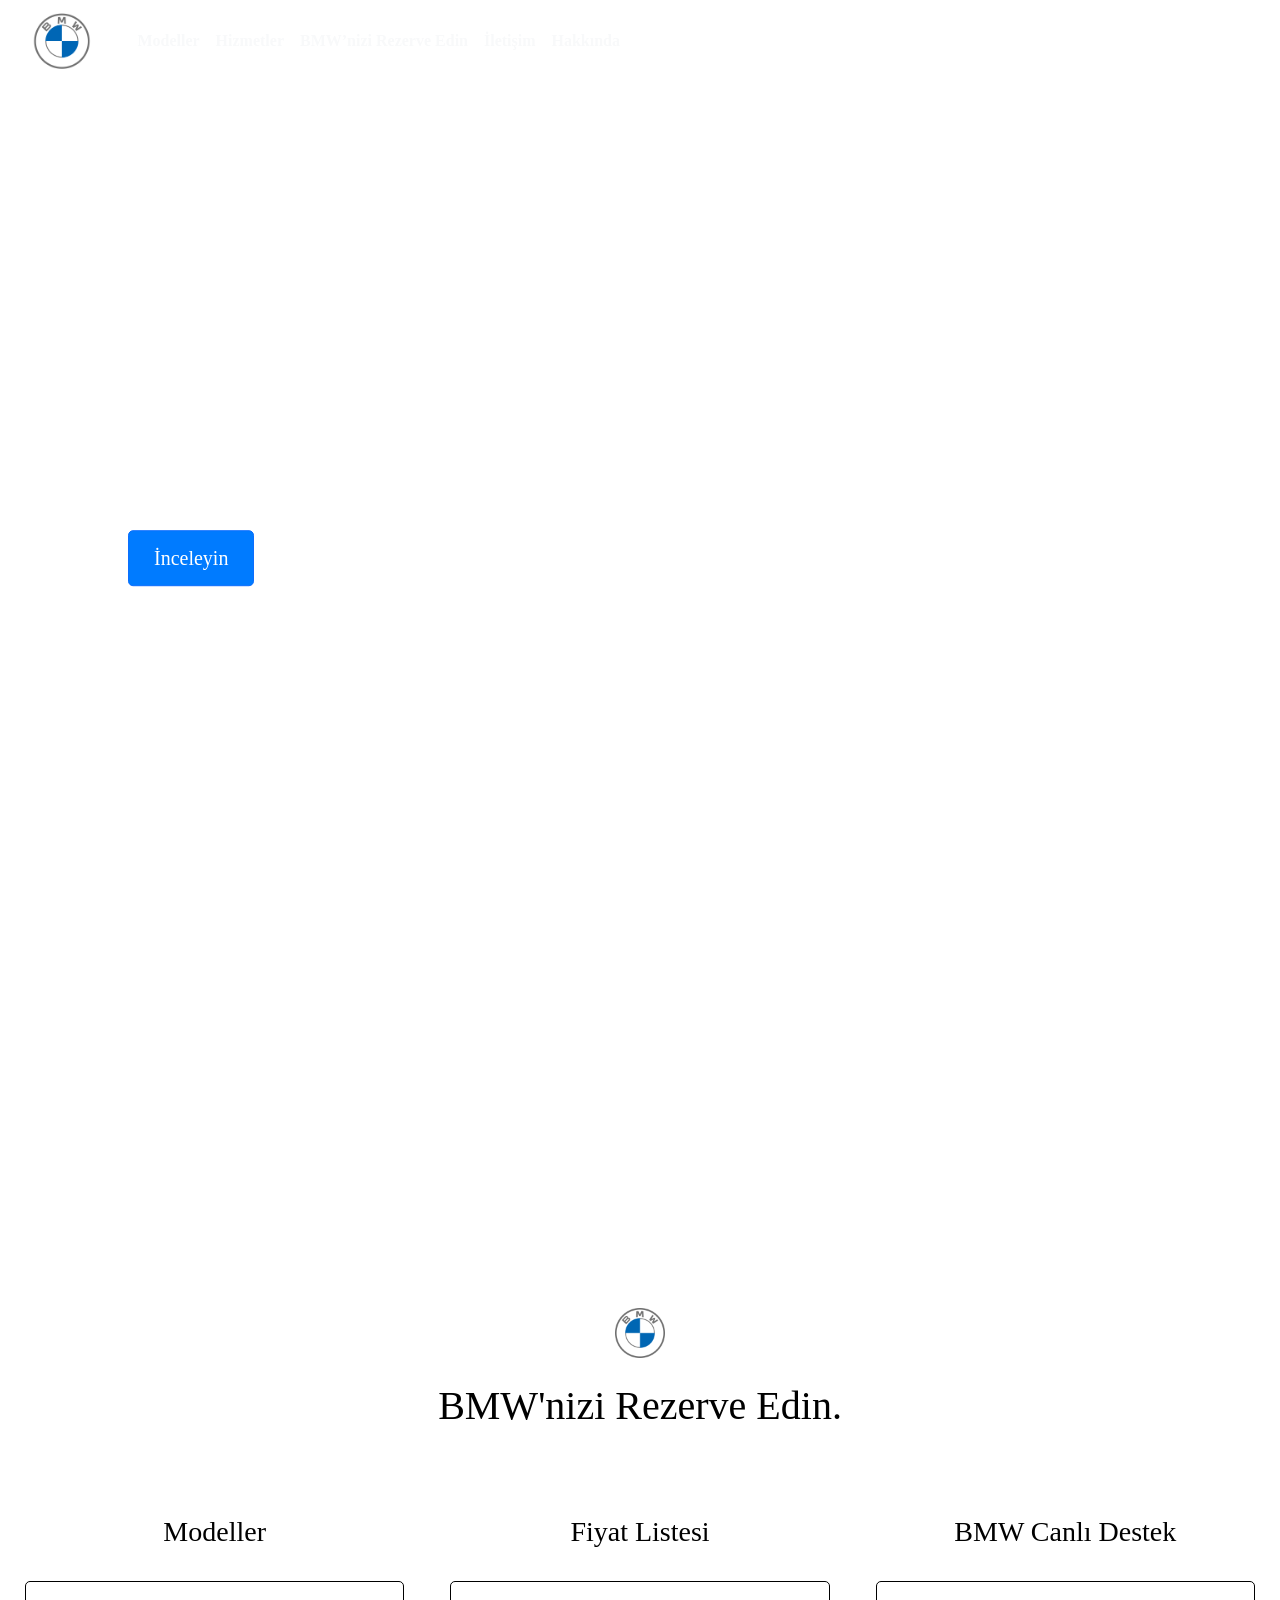
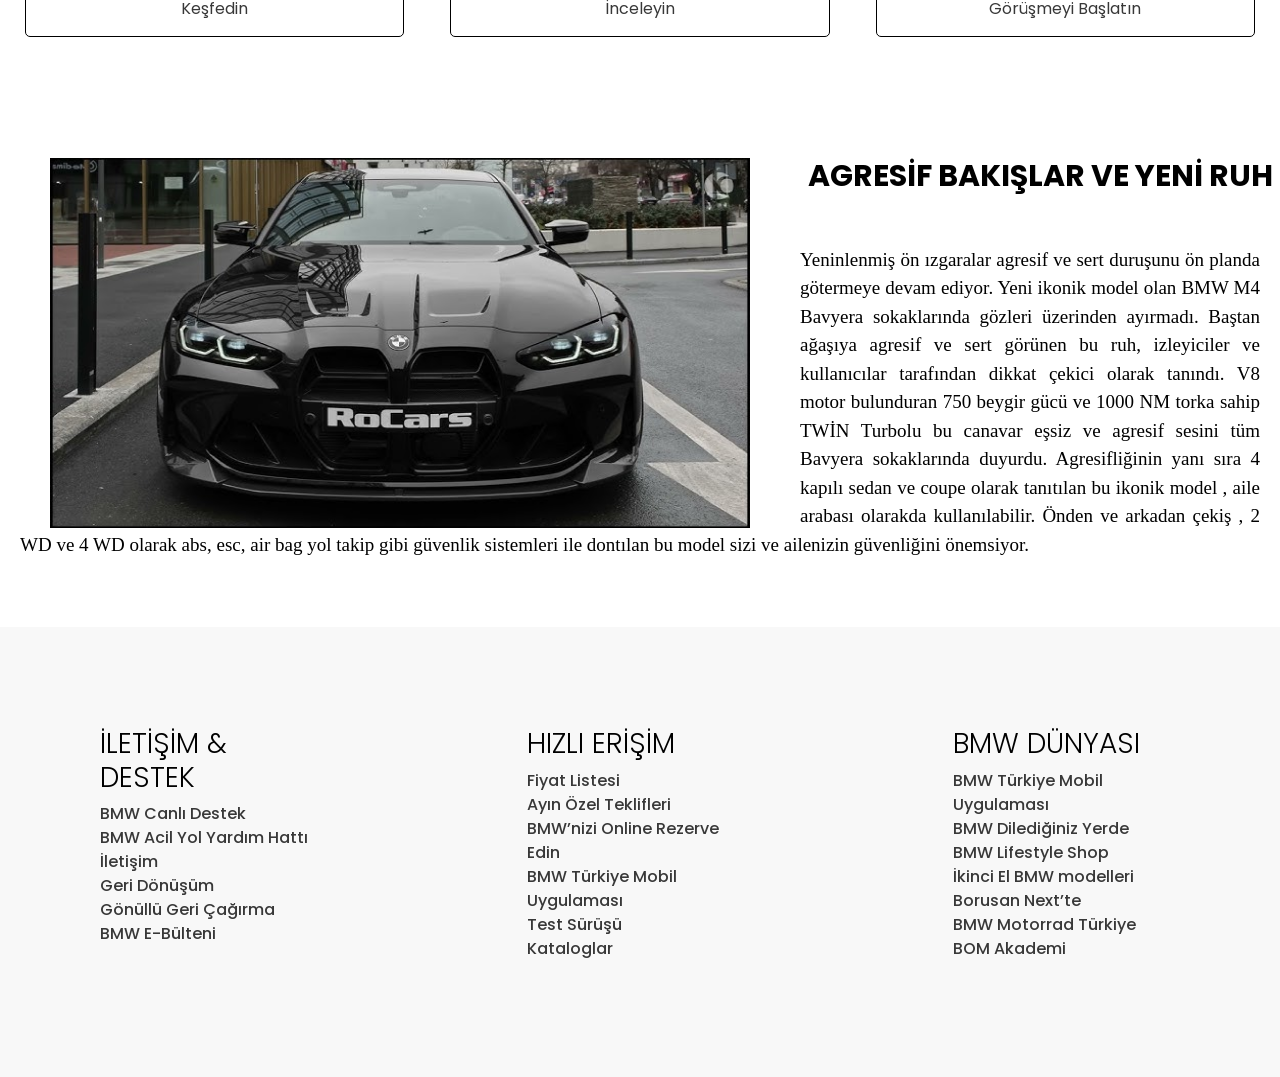
==== index.html @ b348da03 "a a" ====
<!DOCTYPE html>
<html lang="en">

<head>
  <meta charset="UTF-8" />
  <meta name="viewport" content="width=device-width, initial-scale=1.0" />
  <title>BMW Türkiye Resmi Web Sitesi</title>
  <link rel="icon" href="images/BMW Logo.png" type="image/x - icon" />
  <link href="https://cdn.jsdelivr.net/npm/bootstrap@5.0.2/dist/css/bootstrap.min.css" rel="stylesheet"
    integrity="sha384-EVSTQN3/azprG1Anm3QDgpJLIm9Nao0Yz1ztcQTwFspd3yD65VohhpuuCOmLASjC" crossorigin="anonymous" />
  <link rel="stylesheet" href="style.css" />
  <style>
    body {
      font-family: Verdana;
    }
  </style>
</head>

<body>
  <div class="video-container">
    <video autoplay loop muted class="background-video">
      <source src="../videolar/BMW-M-POWERR.mp4" alt="BMW video">
    </video>
  </div>

  <nav class="navbar navbar-expand-lg navbar-dark">
    <div class="container">
      <a class="navbar-brand" href="index.html"><img width="100" src="images/website-navbaar-logo.png" alt=""></a>
      <button class="navbar-toggler" type="button" data-bs-toggle="collapse" data-bs-target="#navbarNav"
        aria-controls="navbarNav" aria-expanded="false" aria-label="Toggle navigation">
        <span class="navbar-toggler-icon"></span>
      </button>
      <div class="collapse navbar-collapse" id="navbarNav">
        <ul class="navbar-nav ms-auto">
          <li class="nav-item"><a class="nav-link text-light" href="pages/modeller.html"><b>Modeller</b></a></li>
          <li class="nav-item"><a class="nav-link text-light" href="pages/hizmetler.html"><b>Hizmetler</b></a></li>
          <li class="nav-item"><a class="nav-link text-light" href="#"><b>BMW’nizi Rezerve Edin</b></a></li>
          <li class="nav-item"><a class="nav-link text-light" href="pages/iletisim.html"><b>İletişim</b></a></li>
          <li class="nav-item"><a class="nav-link text-light" href="pages/Hakkında.html"><b>Hakkında</b></a></li>
        </ul>
      </div>
    </div>
  </nav>


  <div class="ontop-video-content">
    <h1 class="video-h1"><b>BMW RUHU : ASALETİN ADI</b></h1>
    <p><i>BMW modellerine özel yıl sonu fırsatları.</i></p>
    <a href="pages/kampanya.html" class="btn btn-primary btn-lg">İnceleyin</a>
  </div>


  <div class="text-center mb-4 mt-5">
    <img class="listelogosu" src="images/BMW Logo.png" alt="BMW Logo">
  </div>
  <h1 class="text-center">BMW'nizi Rezerve Edin.</h1>
  <div class="cont-rezerve-container d-flex flex-wrap gap-3 justify-content-center">
    <div class="cont-rezerve">
      <h3 class="text-center">Modeller</h3>
      <br>
      <button class="cont-rezerve-button">Keşfedin</button>
    </div>
    <div class="cont-rezerve">
      
      <h3 class="text-center">Fiyat Listesi</h3>
      <br>
      <a href="pages/fiyat-listesi.html" button class="cont-rezerve-button">İnceleyin</a>
    </div>
    <div class="cont-rezerve">
      <h3 class="text-center">BMW Canlı Destek</h3>
      <br>
      <a href="pages/iletisim.html" class="cont-rezerve-button">Görüşmeyi Başlatın</a>
    </div>
  </div>

  <div class="container mt-5">
    <div class="row">

    </div>
  </div>

  <div>

  </div>
  <br>
  <br>

  <div>
    <img class="furkan" src="images/m3.jpg">
    <h2 class="baslik">AGRESİF BAKIŞLAR VE YENİ RUH </h2>
    <br>
    <p class="paragraf" style="text-align: justify; padding: 20px;">Yeninlenmiş ön ızgaralar agresif ve sert duruşunu ön
      planda götermeye
      devam ediyor. Yeni ikonik model olan BMW M4 Bavyera sokaklarında gözleri üzerinden
      ayırmadı. Baştan ağaşıya agresif ve sert görünen bu ruh, izleyiciler ve
      kullanıcılar tarafından dikkat çekici olarak tanındı. V8 motor bulunduran
      750 beygir gücü ve 1000 NM torka sahip TWİN Turbolu bu canavar eşsiz ve
      agresif sesini tüm Bavyera sokaklarında duyurdu. Agresifliğinin yanı
      sıra 4 kapılı sedan ve coupe olarak tanıtılan bu ikonik model , aile arabası
      olarakda kullanılabilir. Önden ve arkadan çekiş , 2 WD ve 4 WD olarak abs, esc, air bag
      yol takip gibi güvenlik sistemleri ile dontılan bu model sizi ve ailenizin güvenliğini
      önemsiyor.</p>
  </div>


  <script src="https://cdn.jsdelivr.net/npm/bootstrap@5.3.3/dist/js/bootstrap.bundle.min.js"></script>
</body>

<footer>
  <div class="footer-holder mt-5">
    <div class="footer-divs">
      <h3 class="footer-h3">İLETİŞİM & DESTEK</h3>
      <div>
        <a class="footer-links" href="pages/iletisim.html">BMW Canlı Destek</a>
        <br>
        <a class="footer-links" href="">BMW Acil Yol Yardım Hattı</a>
        <br>
        <a class="footer-links" href="pages/iletisim.html">İletişim</a>
        <br>
        <a class="footer-links" href="">Geri Dönüşüm</a>
        <br>
        <a class="footer-links" href="pages/geri-cagirma.html">Gönüllü Geri Çağırma</a>
        <br>
        <a class="footer-links" href="">BMW E-Bülteni</a>
      </div>
    </div>
    <div class="footer-divs">
      <h3 class="footer-h3">HIZLI ERİŞİM</h3>
      <a class="footer-links" href="pages/fiyat-listesi.html">Fiyat Listesi</a>
      <br>
      <a class="footer-links" href="">Ayın Özel Teklifleri</a>
      <br>
      <a class="footer-links" href="">BMW’nizi Online Rezerve Edin</a>
      <br>
      <a class="footer-links" href="">BMW Türkiye Mobil Uygulaması</a>
      <br>
      <a class="footer-links" href="">Test Sürüşü</a>
      <br>
      <a class="footer-links" href="">Kataloglar</a>
    </div>
    <div class="footer-divs">
      <h3 class="footer-h3">BMW DÜNYASI</h3>
      <a class="footer-links" href="">BMW Türkiye Mobil Uygulaması</a>
      <br>
      <a class="footer-links" href="">BMW Dilediğiniz Yerde</a>
      <br>
      <a class="footer-links" href="">BMW Lifestyle Shop</a>
      <br>
      <a class="footer-links" href="">İkinci El BMW modelleri Borusan Next’te</a>
      <br>
      <a class="footer-links" href="">BMW Motorrad Türkiye</a>
      <br>
      <a class="footer-links" href="">BOM Akademi</a>
    </div>
  </div>
</footer>

</html>
---- style.css ----
@import url('https://fonts.googleapis.com/css2?family=Poppins:ital,wght@0,100;0,200;0,300;0,400;0,500;0,600;0,700;0,800;0,900;1,100;1,200;1,300;1,400;1,500;1,600;1,700;1,800;1,900&display=swap');
@import url('https://fonts.googleapis.com/css2?family=Oswald:wght@200..700&family=Poppins:ital,wght@0,100;0,200;0,300;0,400;0,500;0,600;0,700;0,800;0,900;1,100;1,200;1,300;1,400;1,500;1,600;1,700;1,800;1,900&display=swap');

body {
    background-color: white;
    color: black;

}

/* INDEX */ /* INDEX */ /* INDEX */ /* INDEX */ /* INDEX */ /* INDEX */ /* INDEX */ /* INDEX */ /* INDEX */ /* INDEX */ /* INDEX */ /* INDEX */ 

.video-container {
    width: 100%;
    height: 140vh; /* Video ekranı tam kapsar */
    overflow: hidden;
    position: relative;
}

.background-video {
    position: absolute;
    top: 0;
    left: 0;
    width: 100%;
    height: 100%;
    object-fit: cover; /* Video ekranı tamamen doldurur */
}


.ontop-video-content {
    position: absolute;
    top: 50%; /* Y ekseninde ortalamak */
    left: 10%; /* Sol tarafa hizalamak */
    transform: translateY(-50%); /* Dikey ortalamak */
    z-index: 5; /* Navbar ve video arasında görünmesini sağlar */
    text-align: left; /* Yazıyı sola hizala */
    color: white;
    max-width: 600px; /* Yazının genişliği belirli bir değere sınırlı */
}

.video-h1{
    font-family: "Oswald", sans-serif;
}

.ontop-video-content h1 {
    font-size: 4rem; /* Başlık boyutunu daha büyük yap */
    margin-bottom: 10px; /* Başlık ile paragraf arasına boşluk bırak */
}

.ontop-video-content p {
    font-size: 1.25rem; /* Paragraf boyutunu ayarlama */
    margin-bottom: 20px; /* Paragraf ile buton arasında boşluk */
    line-height: 1.6; /* Satır yüksekliği ile okunabilirliği artırma */
}

.ontop-video-content .btn {
    background-color: #007bff;
    color: white;
    font-size: 1.25rem;
    padding: 12px 25px; /* Butonun padding değerini arttırdık */
    border-radius: 5px;
}

/* NAVBAR */
.navbar {
    position: absolute;
    top: 0;
    left: 0;
    width: 100%;
    z-index: 10; /* Navbar'ı videonun üstüne yerleştir */
    border-bottom: 1px solid white; /* Navbar altına beyaz çizgi ekler */
}

.navbar-brand, .nav-link {
    transition: color 0.3s ease; /* Renk geçişi */
    font-family: Verdana !important;
    font-weight: bold;
}

.navbar .container {
    margin-left: 0; /* Container'ı sola çek */
}

.navbar .navbar-nav {
    margin-left: 0; /* Linkleri sola hizala */
}

  /* Alt çizgi hover efekti */
.navbar .nav-item .nav-link {
    position: relative;
    transition: color 0.3s ease; /* Yumuşak renk geçişi */
    font-family: "Poppins", sans-serif;
    font-style: normal;
}

  /* Alt çizgi hover efekti ile yumuşak geçiş */
.navbar .nav-item .nav-link::after {
    content: "";
    position: absolute;
    bottom: -5px; /* Altında görünmesi için */
    left: 0;
    width: 0%;
    height: 2px;
    background-color: #007bff; /* Mavi alt çizgi */
    transition: width 0.3s ease; /* Alt çizginin genişlemesi için geçiş */
}

  /* Hover durumunda alt çizgi genişlemesi */
.navbar .nav-item .nav-link:hover::after {
    width: 100%; /* Çizgi hover ile genişleyecek */
}
/* NAVBAR */

.container {
    height: 100%;
    width: 50%;
    z-index: -1;
}

.d-flex {
    display: flex;
    flex-wrap: wrap;
    justify-content: center;
    gap: 20px; /* Elemanlar arasındaki boşluk */
}


.cont-rezerve-container {
    padding: 10px;
    width: 100%; /* Sabit genişlik yerine %100 */
    max-width: 1550px; /* Maksimum genişlik sınırı */
    margin: auto;
    margin-top: 50px;
    display: flex;
    gap: 7px;
    flex-wrap: wrap;
}

.cont-rezerve {
    flex: 1 1 calc(33.333% - 20px); /* 3 öğe bir satırda sığacak şekilde */
    margin-top: 10px;
    padding: 15px;
    box-sizing: border-box; /* Padding ve border'ı genişliğe dahil eder */
}

.cont-rezerve-button {
    text-decoration: none !important;
    color: rgb(56, 56, 56);
    text-align: center;
    width: 100%;
    display: flex;
    justify-content: center; /* Yatayda ortalamak için */
    align-items: center; /* Dikeyde ortalamak için */
    background-color: transparent;
    padding: 15px;
    border: black solid 1px;
    border-radius: 5px;
    margin: auto;
    transition: 0.3s;
    font-family: "Poppins", sans-serif;
    font-style: normal;
}

.cont-rezerve-button:hover{
    background-color: rgb(29, 29, 29);
    color: white;
    transition: 0.3s;
}

/* rezerve yerinin ekran küçüldüğünde alt alta geçmesi için */
@media screen and (max-width: 768px) {
    .cont-rezerve {
      flex: 1 1 100%; /* 1 öğenin 1 satırda olması için */
    }
}


.listelogosu{
    width: 50px;
    height: auto;
}

.furkan{
    width: 40%;
    height: 40vh;
    right: 5;
    left: 5;
    overflow: auto;
}

.furkan{
    float: left;
    width: 700px;
    height: 370px;
    right: auto;
    left: auto;
    margin-left: 50px;
    margin-right: 50px;
}

.baslik{
    text-align: center;
    font-size: 30px;
    font-weight: bold;
    font-family: "Poppins", sans-serif;
    font-style: normal;
}

.paragraf{
    text-align: center;
    font-size: 19px;
    text-align: left;
}

/* INDEX */ /* INDEX */ /* INDEX */ /* INDEX */ /* INDEX */ /* INDEX */ /* INDEX */ /* INDEX */ /* INDEX */ /* INDEX */ /* INDEX */ /* INDEX */ 

/* FOOTER */ /* FOOTER */ /* FOOTER */ /* FOOTER */ /* FOOTER */ /* FOOTER */ /* FOOTER */ /* FOOTER */ /* FOOTER */ /* FOOTER */ /* FOOTER */

.footer-holder{
    background-color: rgb(248, 248, 248);
    height: 450px;
    width: 100%;
    display: flex;
    margin: 0;
    padding: 0;
}

.footer-divs{
    padding: 100px;
    height: 100%;
    width: 34%;
}

.footer-links{
    text-decoration: none !important;
    color: rgb(56, 56, 56);
    font-weight: 500;
    transition: 0.3s;
    font-family: "Poppins", sans-serif;
    font-style: normal;
}

.footer-links:hover{
    color: black;
    transition: 0.3s;
}

.footer-h3{
    font-family: "Poppins", sans-serif;
    font-style: normal;
    font-weight: 300;
}
/* FOOTER */ /* FOOTER */ /* FOOTER */ /* FOOTER */ /* FOOTER */ /* FOOTER */ /* FOOTER */ /* FOOTER */ /* FOOTER */ /* FOOTER */ /* FOOTER */

/* ILETISIM SAYFASI */ /* ILETISIM SAYFASI */ /* ILETISIM SAYFASI */ /* ILETISIM SAYFASI */ /* ILETISIM SAYFASI */ /* ILETISIM SAYFASI */

.destek-container{
    width: 100%;                    
    height: 100%;                   
    display: flex;                  
    justify-content: center;      
    align-items: center;            
    overflow: hidden;                
    position: relative;              
}

.destek-img-holder{
    width: 100%;                 
    height: 700px;                  
    overflow: hidden;                
    position: relative;             
}


.destek-img{
    width: 100%;                     
    height: 100%;                  
    object-fit: cover;               
    object-position: center;        
}

#destek-h2{
    font-family: "Poppins", sans-serif;
    font-weight: 200;
}

.form-destek{
    width: 100%;
    height: 100%;
    margin: 0 auto;
    position: relative; 
}

.form-row {
    display: flex;
    justify-content: space-between;
    margin-bottom: 15px; /* Satırlar arasına boşluk ekledik */
}

.label-destek{
    display: block; /* Label'ı input'un üstüne taşımak için */
    margin-bottom: 5px; /* Label ile input arasındaki boşluk */
    font-size: 16px;
    color: #333;
}

.form-group {
    width: 48%; /* Input genişliği %48 olacak ve iki input yan yana sığacak bu şekilde */
}

.text-width{
    width: 100%; /* Input genişliğini .form-group içindeki genişliğe göre ayarlamak için */
    padding: 8px;
    border: 1px solid #ccc;
    border-radius: 5px;
    font-size: 14px;
    box-sizing: border-box;
}

.destek-form-button{
    width: 170px;
    height: 60px;
    background-color: #191a19;
    color: white;
    transition: 0.3s;
    font-size: 20px;
    border: none;
}

.destek-form-button:hover{
    background-color: #2b2b2b;
    transition: 0.3s;
}

textarea.form-control {
    width: 100%;
    padding: 10px;
    border-radius: 5px;
    border: 1px solid #ccc;
    resize: none; /* müşterinin felan textarea'yı büyütmesini küçültmesini engellemek için */
    font-size: 14px;
    line-height: 1.6; /* Satır aralığını ayarlayıo */
    background-color: #f9f9f9;
    color: #333;
    font-weight: normal;
}

@media (max-width: 768px) {
    .destek-img {
        object-position: 30% center;
    }
}

/* ILETISIM SAYFASI */ /* ILETISIM SAYFASI */ /* ILETISIM SAYFASI */ /* ILETISIM SAYFASI */ /* ILETISIM SAYFASI */ /* ILETISIM SAYFASI */

/* FIYAT LISTESI *//* FIYAT LISTESI *//* FIYAT LISTESI *//* FIYAT LISTESI *//* FIYAT LISTESI *//* FIYAT LISTESI *//* FIYAT LISTESI */


.fiyat_listesi_logo{
    margin-left: 50px;
    width: 100px;
}
.fiyat_listesi_logo{
    width: 120px;
    height: 70px;
}
.fiyat_listesi_logo{
    width: 120px;
    height: 70px;
    height: auto;

}

.h11{
    padding: 20px;
    font-weight: bold;
    font-family: Arial, Helvetica, sans-serif;
    color: gainsboro;
}

.header1{
    background-color: white;
    color: white;
    text-align: center;
    padding: 20px;
}

.body1{
    font-family: Arial, Helvetica, sans-serif;
    margin: 0%;
    padding: 0%;
    background-color: white;
    color: white;
}

.table-respon{
    padding: 100px;
}

.table_ulan{
    width: 100%;
    height: auto;
    border-collapse: collapse;
    background-color: white;
    box-shadow: 0 0 10px rgba(0,0,0,0.1);
}

.tr1{
    background-color: #f0f0f0;
    color: #191a19;
    @media screen and(max-width:768px) {}
}

.tr1:hover{
    background-color: #f0f0f0;
    @media screen and (max-width:768px) {}
}

.th1{
    background-color: white;
    color: black;
    font-size: 1.1em;
    padding: 15px;
    text-align: center;
    border: 1px solid #ddd;
    font-family: "Oswald", sans-serif;
    font-weight: bold;
}

.td1{
    padding: 15px;
    text-align: center;
    border: 1px solid #ddd;
}

/* FIYAT LISTESI *//* FIYAT LISTESI *//* FIYAT LISTESI *//* FIYAT LISTESI *//* FIYAT LISTESI *//* FIYAT LISTESI *//* FIYAT LISTESI */

/* KAMPANYA SAYFASI */ /* KAMPANYA SAYFASI */ /* KAMPANYA SAYFASI */ /* KAMPANYA SAYFASI */ /* KAMPANYA SAYFASI */ /* KAMPANYA SAYFASI */ 

.kampanya-image-container {
    width: 100%;                    
    height: 100%;                   
    display: flex;                  
    justify-content: center;               
}

.kampanya-img-holder{
    width: 1500px;
    height: 750px;
    object-fit: cover;               
}

.kampanya-image-text {
    position: absolute;
    top: 20%; /* Resmin üst kısmına yakın bir yer */
    left: 15%; /* Resmin sol kısmına yakın bir yer */
    color: white;
    font-size: 2.5vw !important;
    font-weight: bold;
    font-family: Verdana !important;
    text-shadow: 2px 2px 5px rgba(0, 0, 0, 0.7);
}


.kampanya-image-paragraph {
    position: absolute;
    top: 28%; /* Biraz daha aşağıda */
    left: 15%; /* Sol kısmına yakın */
    color: white;
    font-size: 1.2vw;
    font-weight: normal;
    text-shadow: 2px 2px 5px rgba(0, 0, 0, 0.7);
}

.kampanya-hidden-responsive {
    display: none;  /* Başlangıçta gizli */
    color: black;
    font-size: 2rem;  /* Farklı bir font boyutu */
    font-family: "Oswald", sans-serif;
    font-weight: 300;
}


.kampanya-img-sedan{
    margin-top: 70px;
    margin-bottom: 70px;
}

.kampanya-img{
    width: 50%;
    height: 100%;
    display: flex;
    margin: auto;
}

.kampanya-table{
    padding: 30px;
}

.kampanya-th, .kampanya-td{
    width: 100vh;
    font-size: 18px;
    padding: 15px;
    border-bottom: 1px solid rgb(99, 99, 99);
}

.kampanya-button{
    background-color: #191a19;
    color: white;
    border: none;
    width: 250px;
    padding: 15px;
    font-size: 20px;
    transition: 0.3s;
}

.kampanya-button:hover{
    background-color: #2b2b2b;
    transition: 0.3s;
}

.form-row-kampanya{
    display: flex;
    justify-content: space-between;
    margin-bottom: 15px; /* Satırlar arasına boşluk ekledik */
}

.form-kampanya{
    display: flex;
    flex-direction: column; /* Formu dikey olarak yerleştirir */
    width: 100%; /* Formun genişliği %100 */
}

.text-width-kampanya {
    width: 99%;
    padding: 8px;
    border: 1px solid #ccc;
    border-radius: 5px;
    font-size: 14px;
    box-sizing: border-box;
    gap: 100%;
}

.form-row-kampanya {
    display: flex;
    justify-content: space-between;
    margin-bottom: 15px;
}


@media (max-width: 1200px) { 
    .kampanya-image-text, .kampanya-image-paragraph {
        display: none;  /* Resmi gizliyoruz */
    }

    .kampanya-hidden-responsive {
        display: block; /* <h1> başlığı görünür yapmak için */
    }
}

/* KAMPANYA SAYFASI */ /* KAMPANYA SAYFASI */ /* KAMPANYA SAYFASI */ /* KAMPANYA SAYFASI */ /* KAMPANYA SAYFASI */ /* KAMPANYA SAYFASI */ 

/* MODELLER SAYFASI */ /* MODELLER SAYFASI */ /* MODELLER SAYFASI */ /* MODELLER SAYFASI */ /* MODELLER SAYFASI */ /* MODELLER SAYFASI */ 

.temel_b {
    font-weight: 400;
    margin-top: auto;
    padding-top: 100px;
    margin-left: 210px;
    text-align: center;
    color: #000;
}
/* Giriş metni kısmı */
/* Grid container ayarları */
.grid-container {
    margin-bottom: 20px;
    display: grid; /*Fotoğraflar iç içe geçmemesini ayarlar*/
    grid-template-columns: repeat(4, 1fr); /* 4 sütun oluşturur */
    gap: 10px; /* Hücreler arasındaki boşluk */
    width: 80%; /* Grid'in genişliği */
    margin: 0 auto; /* Ortalamak için */
}

.intro {
    background-color: none;
    color: #000000;
    padding: 30px;
    text-align: left;
    margin-left: 16%;
}
  .grid-item {
    background-color: white; /* Arka plan rengi */
    display: flex;
    justify-content: center; /* Yatayda ortalama */
    align-items: center; /* Dikeyde ortalama */
    height: 200px; /* Kutu yüksekliği */
  }
  
  .grid-item img {
    width: 100%; /* Resmin genişliğini kutuya göre ayarla */
    height: auto; /* Resmin yüksekliği orantılı olsun */
    object-fit: cover; /* Resmin kutuyu doldurmasını sağla */
  }
  

.from-hakkında{
    font-weight: bolder;
    text-align: center;
    color: #333;
    margin-top: 50px;
    font-size: 2.5em;
}

.text-speak {
    font-family: Verdana, sans-serif;
    font-size: larger;
    margin: 50px;
    background-color: #f4f4f4;
    justify-content: center;
    align-items: center;
    height: 160vh;
    text-align: center;
    font-size: 19px;
    text-align: left;
}

.text-modeller{
    font-family: Arial, Helvetica, sans-serif;
    font-weight: 20px;
}

.div-hakkında{
    background-color: ghostwhite;
    text-align: center;
    display: flex;
    font-size: larger;
}

.text-modeller-başlık{
    padding: 20px;
    font-weight: bold;
    font-family: Arial, Helvetica, sans-serif;
    color: gainsboro;
    margin-left: 210px;
}

.grid-model{
    background-color: white; /* Arka plan rengi */
    display: flex;
    margin-left: 40px;
    font-weight: 400;
    height: -10px; /* Kutu yüksekliği */
}

.pages-modeller-logo{
    background-color: #f0f0f0;
    color: #f0f0f0;
    margin-left: 210px;
    width: 90px;
}

.pages-modeller-logo-1{
    background-color: #f0f0f0;
    color: #f0f0f0;
    margin-left: 245px;
    width: 90px;
}

.pages-modeller-logo-2{
    background-color: #f0f0f0;
    color: #f0f0f0;
    margin-left: 245px;
    width: 90px;
}

.pages-modeller-logo-s{
    background-color: #f0f0f0;
    color: #f0f0f0;
    margin-left: 210px;
    width: 60px;
}

.pages-modeller-logo-1s{
    background-color: #f0f0f0;
    color: #f0f0f0;
    margin-left: 275px;
    width: 60px;
}

.pages-modeller-logo-2s{
    background-color: #f0f0f0;
    color: #f0f0f0;
    margin-left: 275px;
    width: 60px;
}

.grid-item img {
    width: 100%;
    height: auto;
    border-radius: 8px;
    /* Grid içinde mobil uyumlu düzen için 600px altında */
@media (max-width: 768px) {
    /* Yazı başlıkları font büyüklüğü */
        .text-modeller-başlık {
        font-size: 1.5rem; /* Mobilde başlık boyutunu küçült */
        }
    }
}

.grid-container-1 {
grid-template-columns: 1fr;
}

.Hakkında-image{
    width: 100%;
    height: auto;
    position: cover;
}
.intro h2 {
    margin: 0;
    font-size: 2.5em;
    font-weight: bold;
}

.intro p {
    margin-top: 15px;
    font-size: 1.2em;
    line-height: 1.6;
    max-width: 900px;
    margin-left: 100px;
    margin-right: auto;
}

/* GERİ CAGIRMA */ /* GERİ CAGIRMA */ /* GERİ CAGIRMA */ /* GERİ CAGIRMA */ /* GERİ CAGIRMA */ /* GERİ CAGIRMA */ /* GERİ CAGIRMA */
.cagirma-container{
    width: 100%;
    height: 600px;
    display: flex;
    gap: 50px;
}

.cagirma-divs{
    height: 100%;
    width: 50%;
}

.cagirma-img{
    width: 100%;
}

.cagirma-text-input{
    border-radius: gray 1px solid;
    width: 300px;
    height: 35px;
}

.cagirma-button{
    background-color: #007bff;
    color: white;
    height: 36px;
    border: none;
    width: 100px;
}
/* GERİ CAGIRMA */ /* GERİ CAGIRMA */ /* GERİ CAGIRMA */ /* GERİ CAGIRMA */ /* GERİ CAGIRMA */ /* GERİ CAGIRMA */ /* GERİ CAGIRMA */

/* HİZMETLER */ /* HİZMETLER */ /* HİZMETLER */ /* HİZMETLER */ /* HİZMETLER */ /* HİZMETLER */ /* HİZMETLER */ /* HİZMETLER */ 

.hizmetler-bg-img {
    position: absolute;
    top: 0;
    left: 0;
    width: 100%;
    height: 100%;
    background-image: linear-gradient(to right, rgba(0, 0, 0, 1), rgba(0, 0, 0, 0)), url(../images/BMW-Hizmetler.webp);
    background-repeat: no-repeat;
    background-position: center center;
    background-size: cover;
}

.img-bg-container {
    width: 100%;
    height: 100vh;
    overflow: hidden;
    position: relative;
}

.ontop-img-text {
    position: absolute;
    top: 50%; /* Y ekseninde ortalamak */
    left: 10%; /* Sol tarafa hizalamak */
    transform: translateY(-50%); /* Dikey ortalamak */
    z-index: 5; /* Navbar ve video arasında görünmesini sağlar */
    text-align: left; /* Yazıyı sola hizala */
    color: white;
    max-width: 700px; /* Yazının genişliği belirli bir değere sınırlı */
}

.p-hizmetler{
    font-family: "Oswald", sans-serif;
    font-weight: 300;
    font-size: 22px !important;
}

.faq-text-h1{
    font-family: "Poppins", sans-serif;
    font-weight: 350;
}

.faq-container{
    height: 100%;
    width: 100%;
    display: flex;
}

.faq-divs{
    margin: 0 auto;
    width: 33%;
    text-align: center;
    font-weight: bold;
}

.faq-img{
    width: 120px;
}

.hizmetler-row{
    width: 100%;
    margin: auto;
}

.services-container{
    margin: auto;
    height: 100%;
    width: 100%;
    display: flex;
}

.services-divs{
    margin: 0 auto;
    width: 33%;
    font-weight: bold;
    color: rgba(39, 39, 39, 0.815);
    font-family: "Poppins", sans-serif;
    font-weight: 400;
    font-size: 18px;
    padding: 30px;
}

.services-img{
    width: 100%;
}

.services-button{
    background-color: transparent;
    border: none;
}

.services-button:hover{
    color: #007bff;
}

.faydali-linker-container{
    width: 1600px;
    height: 100%;
    margin: auto;
    display: flex;
    flex-wrap: wrap;
}

.faydali-linkler-divs{
    width: 50%;
    padding: 10px;
    font-family: "Poppins", sans-serif;
    font-weight: 400;
}

.faydali-linker-img{
    height: auto;
    width: 100%;
}

@media (max-width: 768px) {
    .faydali-linkler {
        width: 100%; /* Daha küçük ekranlarda her bir öğe %100 genişlikte olacak */
    }
}

/* HİZMETLER */ /* HİZMETLER */ /* HİZMETLER */ /* HİZMETLER */ /* HİZMETLER */ /* HİZMETLER */ /* HİZMETLER */ /* HİZMETLER */
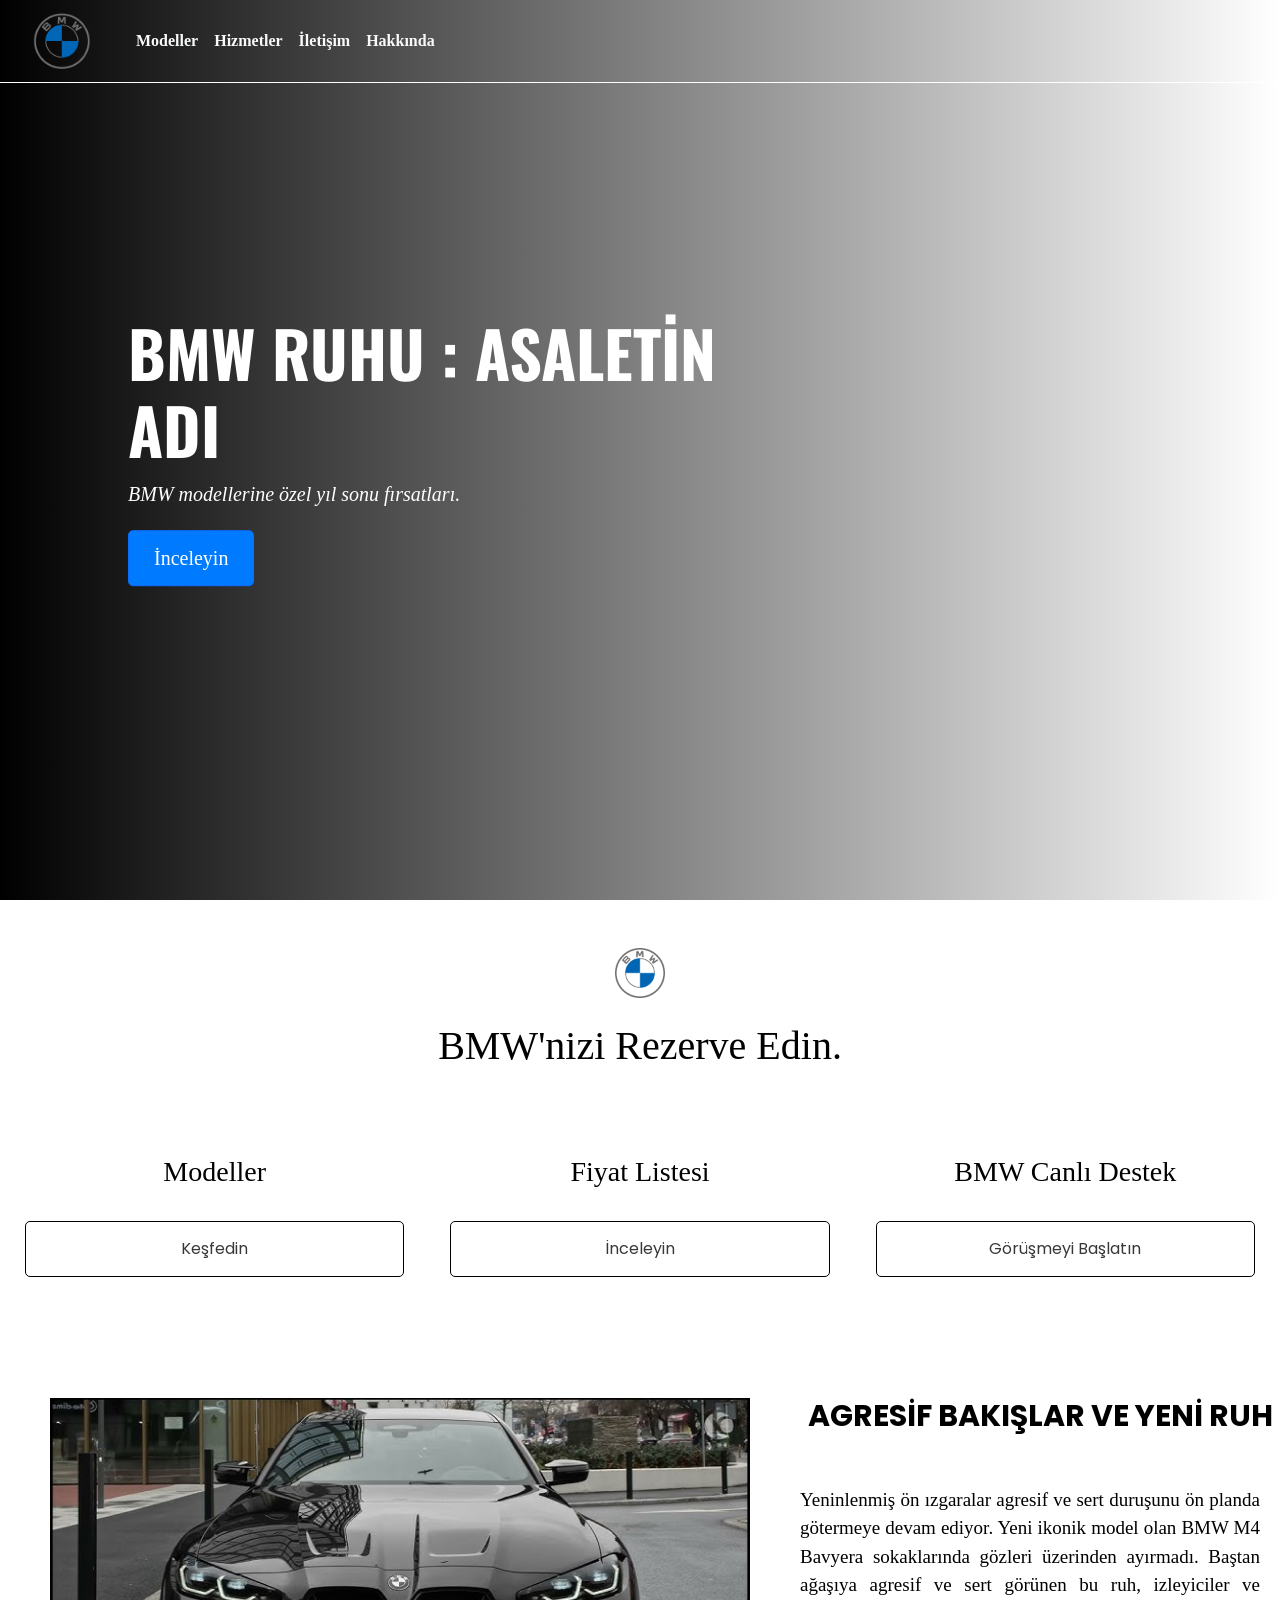
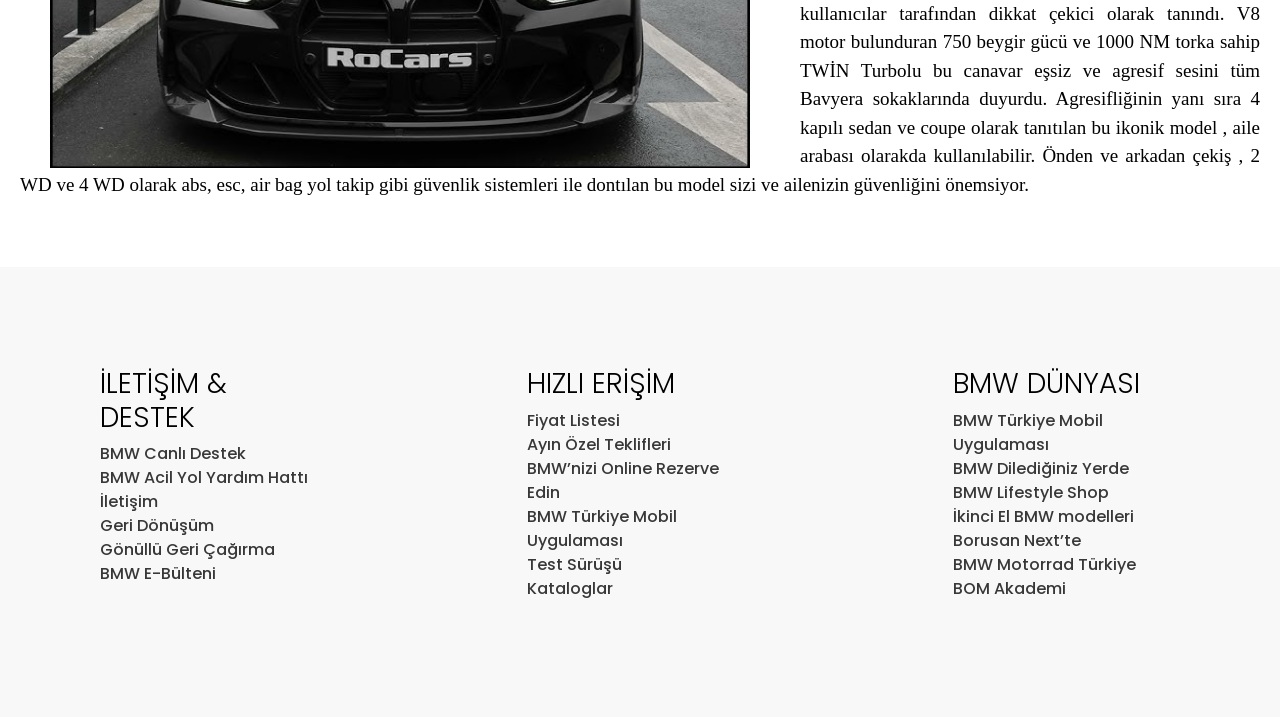
==== commit 53d594f4: "last update?" ====
--- a/index.html
+++ b/index.html
@@ -19,9 +19,10 @@
 <body>
   <div class="video-container">
     <video autoplay loop muted class="background-video">
-      <source src="../videolar/BMW-M-POWERR.mp4" alt="BMW video">
+        <source src="../videolar/BMW-M-POWERR.mp4" type="video/mp4">
     </video>
-  </div>
+    <div class="shadow"></div>
+</div>
 
   <nav class="navbar navbar-expand-lg navbar-dark">
     <div class="container">
@@ -31,10 +32,9 @@
         <span class="navbar-toggler-icon"></span>
       </button>
       <div class="collapse navbar-collapse" id="navbarNav">
-        <ul class="navbar-nav ms-auto">
+        <ul class="navbar-nav me-auto">
           <li class="nav-item"><a class="nav-link text-light" href="pages/modeller.html"><b>Modeller</b></a></li>
           <li class="nav-item"><a class="nav-link text-light" href="pages/hizmetler.html"><b>Hizmetler</b></a></li>
-          <li class="nav-item"><a class="nav-link text-light" href="#"><b>BMW’nizi Rezerve Edin</b></a></li>
           <li class="nav-item"><a class="nav-link text-light" href="pages/iletisim.html"><b>İletişim</b></a></li>
           <li class="nav-item"><a class="nav-link text-light" href="pages/Hakkında.html"><b>Hakkında</b></a></li>
         </ul>
@@ -58,7 +58,7 @@
     <div class="cont-rezerve">
       <h3 class="text-center">Modeller</h3>
       <br>
-      <button class="cont-rezerve-button">Keşfedin</button>
+     <a href="pages/modeller.html" button class="cont-rezerve-button">Keşfedin</a>
     </div>
     <div class="cont-rezerve">
       
@@ -136,7 +136,7 @@
       <br>
       <a class="footer-links" href="">Test Sürüşü</a>
       <br>
-      <a class="footer-links" href="">Kataloglar</a>
+      <a class="footer-links" href="pages/modeller.html">Kataloglar</a>
     </div>
     <div class="footer-divs">
       <h3 class="footer-h3">BMW DÜNYASI</h3>
--- a/style.css
+++ b/style.css
@@ -11,7 +11,7 @@
 
 .video-container {
     width: 100%;
-    height: 140vh; /* Video ekranı tam kapsar */
+    height: 100vh; /* Video ekranı tam kapsar */
     overflow: hidden;
     position: relative;
 }
@@ -35,6 +35,25 @@
     text-align: left; /* Yazıyı sola hizala */
     color: white;
     max-width: 600px; /* Yazının genişliği belirli bir değere sınırlı */
+}
+
+.shadow {
+    position: absolute;
+    top: 0;
+    left: 0; /* Sol tarafa sabit */
+    width: 100%;
+    height: 100%;
+    background: linear-gradient(to right, rgba(0, 0, 0, 1), rgba(0, 0, 0, 0)); /* Karanlık soldan sağa azalır */
+    pointer-events: none; /* Gölge, kullanıcı etkileşimlerini engellemez */
+}
+
+@keyframes moveShadow {
+    0% {
+        box-shadow: -20px 0 20px rgba(0, 0, 0, 0.5);
+    }
+    100% {
+        box-shadow: 20px 0 20px rgba(0, 0, 0, 0.5);
+    }
 }
 
 .video-h1{
@@ -565,7 +584,7 @@
     font-weight: 400;
     margin-top: auto;
     padding-top: 100px;
-    margin-left: 210px;
+    margin-left: 10px;
     text-align: center;
     color: #000;
 }
@@ -614,7 +633,6 @@
     font-family: Verdana, sans-serif;
     font-size: larger;
     margin: 50px;
-    background-color: #f4f4f4;
     justify-content: center;
     align-items: center;
     height: 160vh;
@@ -629,7 +647,7 @@
 }
 
 .div-hakkında{
-    background-color: ghostwhite;
+    padding: 150px;
     text-align: center;
     display: flex;
     font-size: larger;
@@ -884,4 +902,79 @@
     }
 }
 
-/* HİZMETLER */ /* HİZMETLER */ /* HİZMETLER */ /* HİZMETLER */ /* HİZMETLER */ /* HİZMETLER */ /* HİZMETLER */ /* HİZMETLER */ +/* HİZMETLER */ /* HİZMETLER */ /* HİZMETLER */ /* HİZMETLER */ /* HİZMETLER */ /* HİZMETLER */ /* HİZMETLER */ /* HİZMETLER */ 
+
+         /* Grid düzeni için temel ayar */
+         .model-grid {
+            display: grid;
+            grid-template-columns: repeat(4, minmax(250px, 1fr)); /* Otomatik sütun sayısı, her sütun 250px minimum */
+            gap: 1.5rem; /* Sütunlar arasındaki boşluk */
+            padding: 20px;
+            margin-left: 50px;
+        }
+
+        /* Her model için stil */
+        .model-card {
+            background-color: white;
+            border-radius: 10px;
+            overflow: hidden;
+            box-shadow: 0 4px 8px rgba(0, 0, 0, 0.1);
+            text-align: center;
+            transition: transform 0.3s ease;
+        }
+
+        /* Modelin resmini stilize etme */
+        .model-card img {
+            width: 100%;
+            height: 200px;
+            object-fit: cover;
+        }
+
+        /* Model başlığı */
+        .model-card h3 {
+            margin: 10px 0;
+            color: #333;
+            font-size: 18px;
+        }
+
+        /* Model açıklaması */
+        .model-card p {
+            padding: 0 10px;
+            color: #666;
+            font-size: 14px;
+            margin-bottom: 20px;
+        }
+
+        /* Hover efekti: Kart büyür */
+        .model-card:hover {
+            transform: translateY(-5px);
+            box-shadow: 0 6px 12px rgba(0, 0, 0, 0.15);
+        }
+
+        .fiyat-listesi-başlık1{
+            margin-left: 100px;
+            padding: 50px;
+            -webkit-text-size-adjust: 100%;
+            -webkit-tap-highlight-color: rgba(0, 0, 0, 0);
+            box-sizing: border-box;
+            line-height: 1.1;
+            font-size: 20px;
+            margin: 20px 165px;
+            font-weight: 300;
+            color: #686868;
+            font-family: 'bmwTypeNextWeb';
+            font-weight: bold;
+            
+        }
+
+        .ForSaleBottom {
+            padding: 0;
+            width: 100%;
+            float: left;
+            min-height: 600px;
+        }
+
+        .priceList * {
+            font-family: "bmwTypeNextWeb";
+            color: black;
+        }
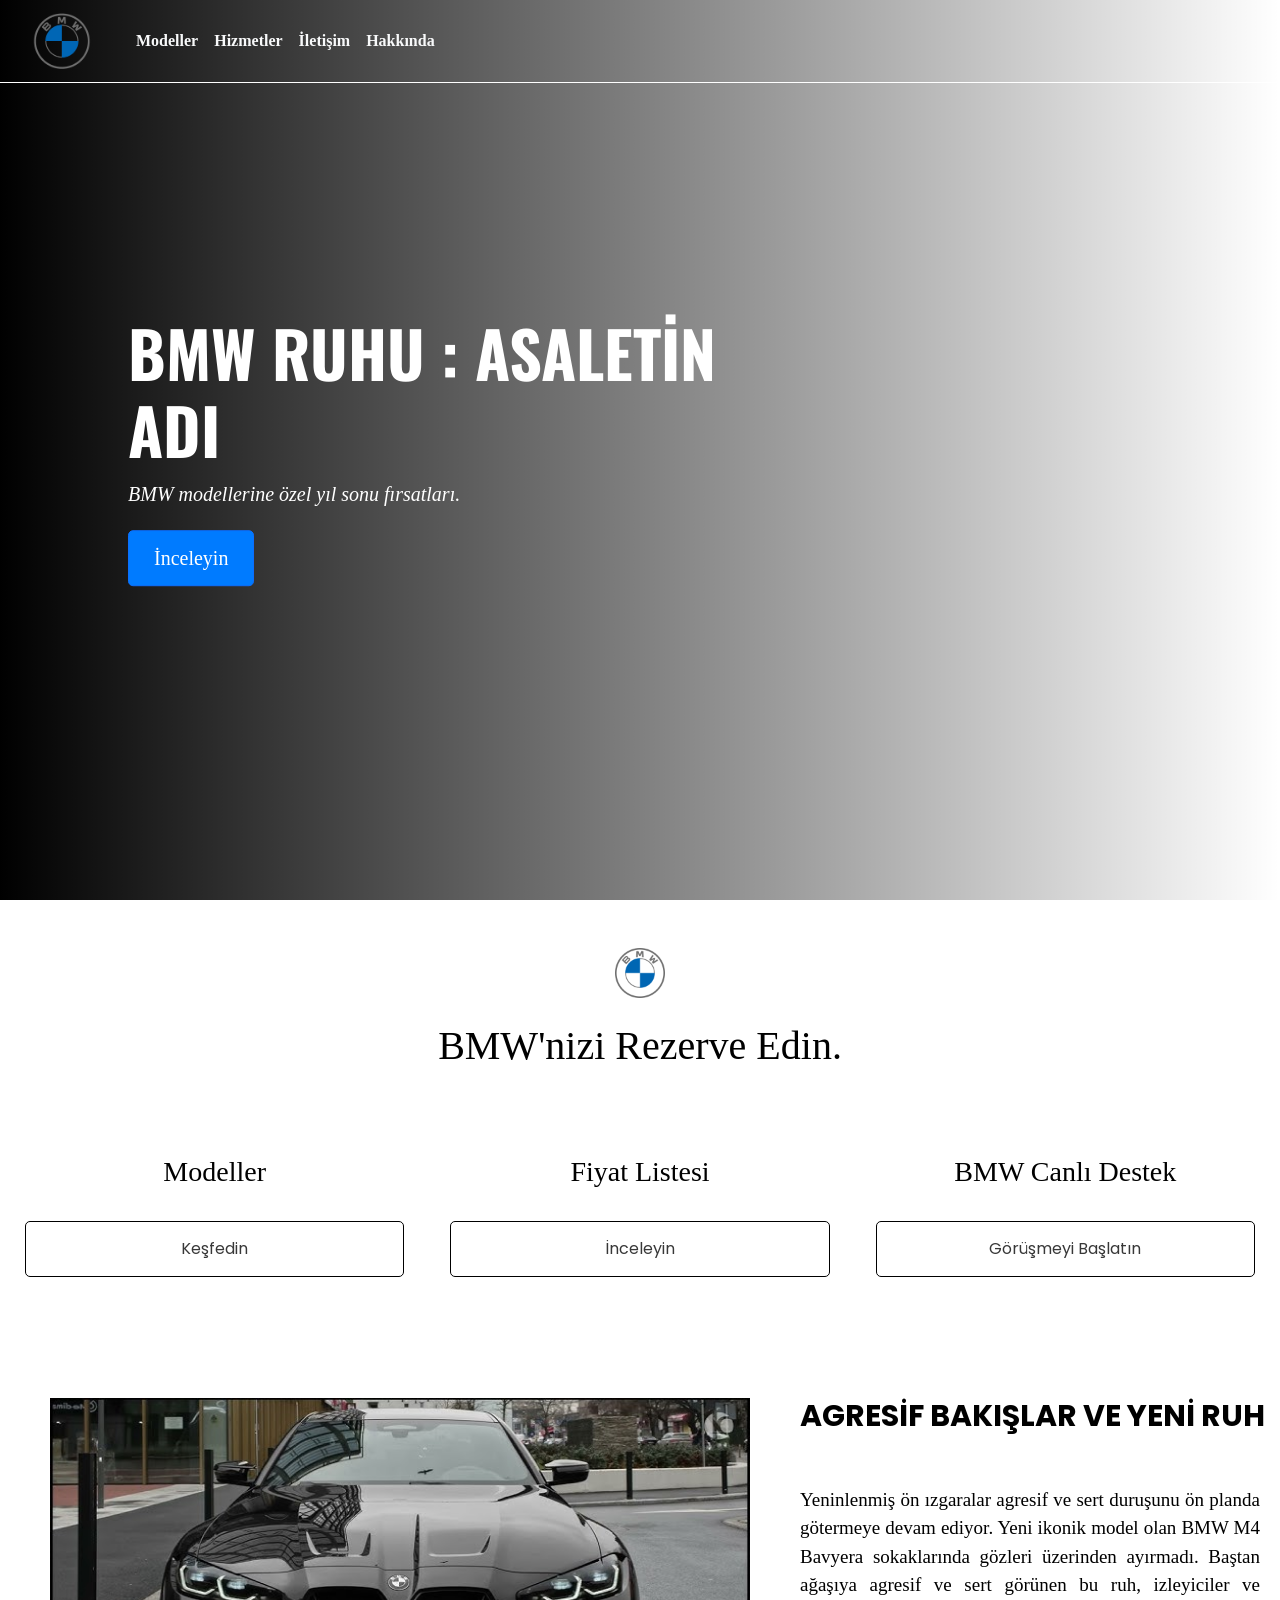
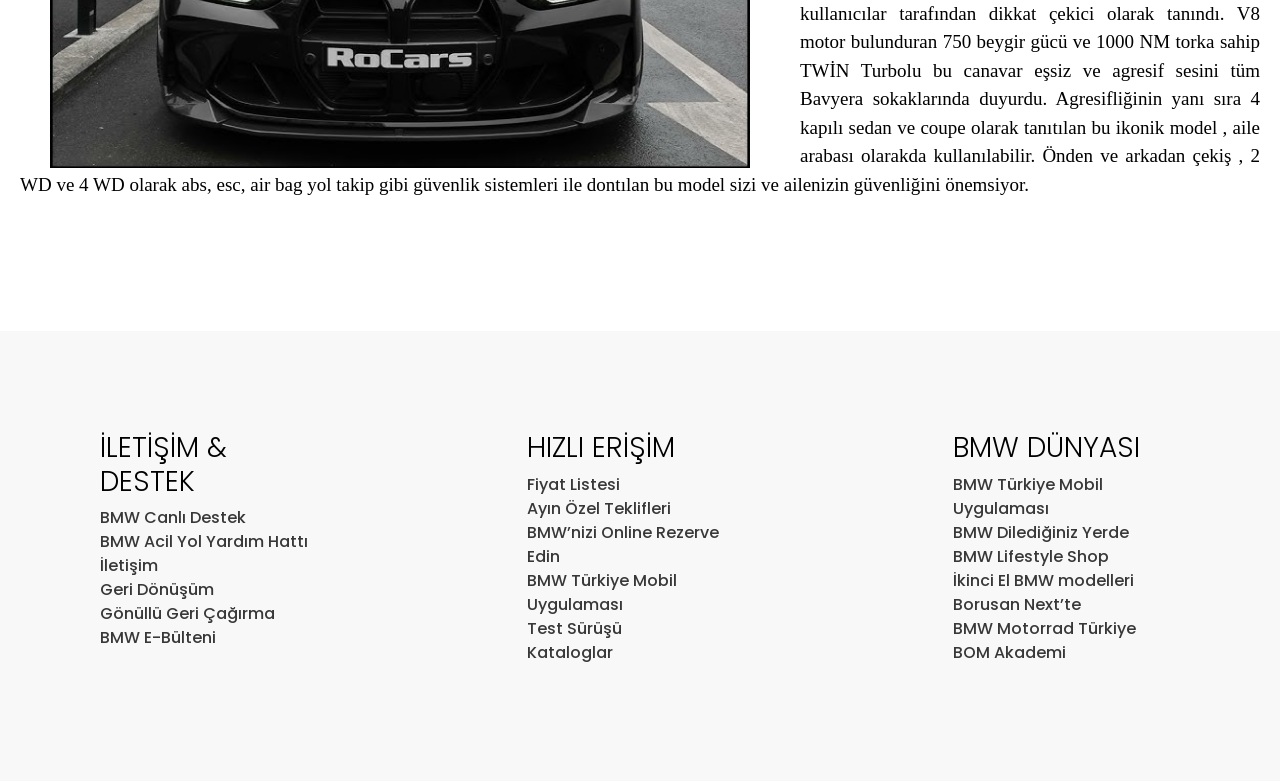
==== commit 42e1c4ad: "Footer Link" ====
--- a/index.html
+++ b/index.html
@@ -101,8 +101,7 @@
       yol takip gibi güvenlik sistemleri ile dontılan bu model sizi ve ailenizin güvenliğini
       önemsiyor.</p>
   </div>
-
-
+  <br><br>
   <script src="https://cdn.jsdelivr.net/npm/bootstrap@5.3.3/dist/js/bootstrap.bundle.min.js"></script>
 </body>
 
--- a/style.css
+++ b/style.css
@@ -217,7 +217,6 @@
 }
 
 .baslik{
-    text-align: center;
     font-size: 30px;
     font-weight: bold;
     font-family: "Poppins", sans-serif;
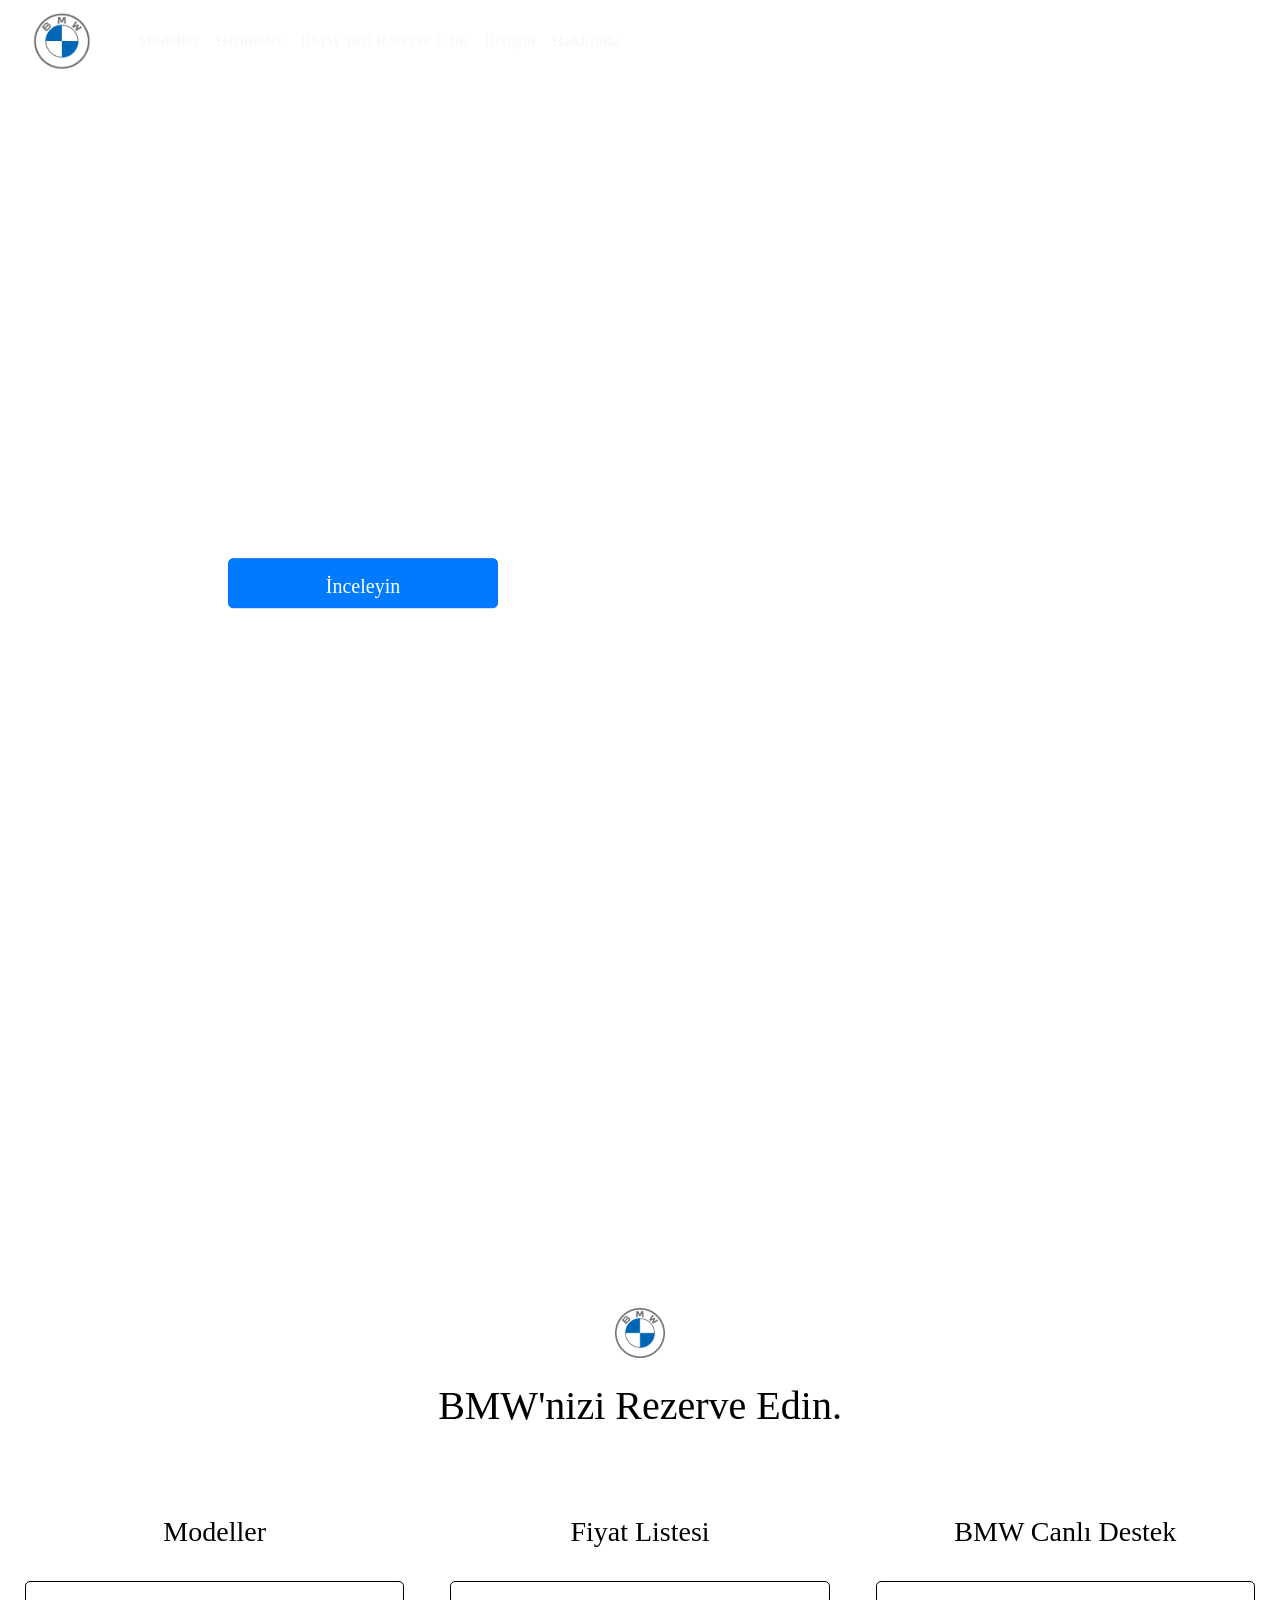
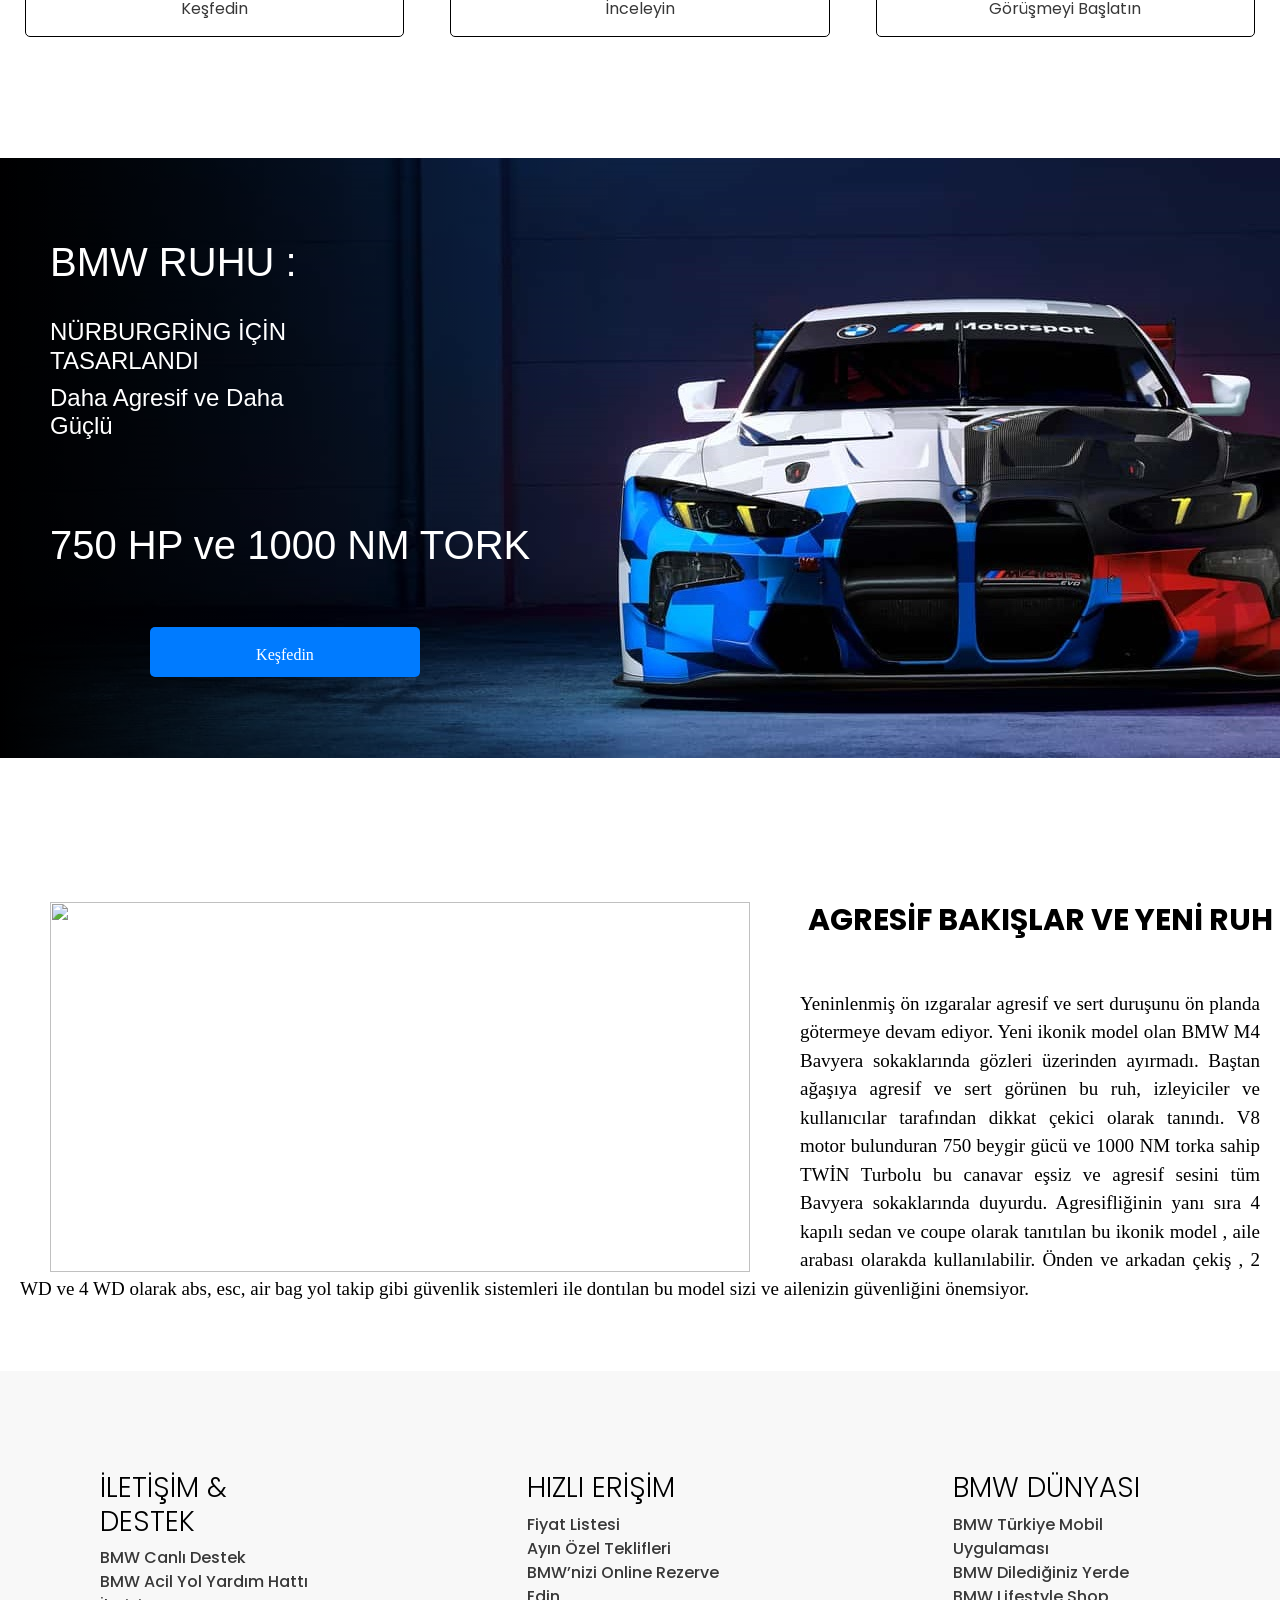
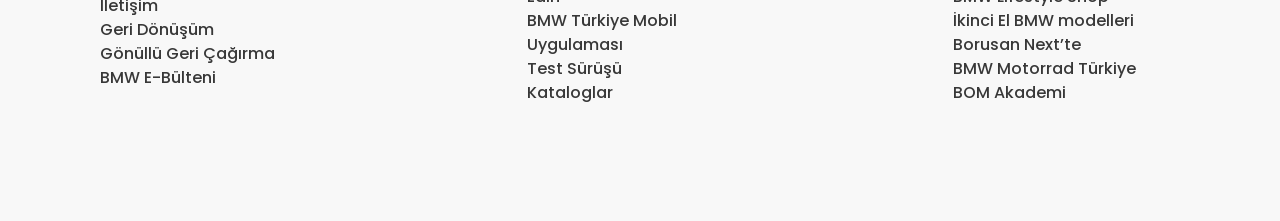
==== commit d42e0679: "aaa a" ====
--- a/index.html
+++ b/index.html
@@ -19,10 +19,9 @@
 <body>
   <div class="video-container">
     <video autoplay loop muted class="background-video">
-        <source src="../videolar/BMW-M-POWERR.mp4" type="video/mp4">
+      <source src="../videolar/BMW-M-POWERR.mp4" alt="BMW video">
     </video>
-    <div class="shadow"></div>
-</div>
+  </div>
 
   <nav class="navbar navbar-expand-lg navbar-dark">
     <div class="container">
@@ -32,9 +31,10 @@
         <span class="navbar-toggler-icon"></span>
       </button>
       <div class="collapse navbar-collapse" id="navbarNav">
-        <ul class="navbar-nav me-auto">
+        <ul class="navbar-nav ms-auto">
           <li class="nav-item"><a class="nav-link text-light" href="pages/modeller.html"><b>Modeller</b></a></li>
           <li class="nav-item"><a class="nav-link text-light" href="pages/hizmetler.html"><b>Hizmetler</b></a></li>
+          <li class="nav-item"><a class="nav-link text-light" href="#"><b>BMW’nizi Rezerve Edin</b></a></li>
           <li class="nav-item"><a class="nav-link text-light" href="pages/iletisim.html"><b>İletişim</b></a></li>
           <li class="nav-item"><a class="nav-link text-light" href="pages/Hakkında.html"><b>Hakkında</b></a></li>
         </ul>
@@ -85,8 +85,27 @@
   <br>
   <br>
 
+  <div class="first-class-img">
+    <div class="overlay">
+      <h1 class="NÜRBURGRİNG-TEXT">BMW RUHU :</h1>
+      <br>
+      <h1 class="NÜRBURGRİNG-TEXT1">NÜRBURGRİNG İÇİN TASARLANDI</h1>
+      <h1 class="NÜRBURGRİNG-TEXT1">Daha Agresif ve Daha Güçlü</h1>
+      <br>
+      <br>
+      <br>
+      <h1 class="NÜRBURGRİNG-TEXT">750 HP ve 1000 NM TORK</h1>
+      <a href="pages/modeller.html" button class="btn">Keşfedin</a>
+    </div>
+</div>
+<br>
+<br>
+<br>
+<br>
+<br>
+<br>
   <div>
-    <img class="furkan" src="images/m3.jpg">
+    <img class="furkan" src="images/bmw m4 anasayfa.png">
     <h2 class="baslik">AGRESİF BAKIŞLAR VE YENİ RUH </h2>
     <br>
     <p class="paragraf" style="text-align: justify; padding: 20px;">Yeninlenmiş ön ızgaralar agresif ve sert duruşunu ön
@@ -101,7 +120,8 @@
       yol takip gibi güvenlik sistemleri ile dontılan bu model sizi ve ailenizin güvenliğini
       önemsiyor.</p>
   </div>
-  <br><br>
+
+
   <script src="https://cdn.jsdelivr.net/npm/bootstrap@5.3.3/dist/js/bootstrap.bundle.min.js"></script>
 </body>
 
--- a/style.css
+++ b/style.css
@@ -11,7 +11,7 @@
 
 .video-container {
     width: 100%;
-    height: 100vh; /* Video ekranı tam kapsar */
+    height: 140vh; /* Video ekranı tam kapsar */
     overflow: hidden;
     position: relative;
 }
@@ -35,25 +35,6 @@
     text-align: left; /* Yazıyı sola hizala */
     color: white;
     max-width: 600px; /* Yazının genişliği belirli bir değere sınırlı */
-}
-
-.shadow {
-    position: absolute;
-    top: 0;
-    left: 0; /* Sol tarafa sabit */
-    width: 100%;
-    height: 100%;
-    background: linear-gradient(to right, rgba(0, 0, 0, 1), rgba(0, 0, 0, 0)); /* Karanlık soldan sağa azalır */
-    pointer-events: none; /* Gölge, kullanıcı etkileşimlerini engellemez */
-}
-
-@keyframes moveShadow {
-    0% {
-        box-shadow: -20px 0 20px rgba(0, 0, 0, 0.5);
-    }
-    100% {
-        box-shadow: 20px 0 20px rgba(0, 0, 0, 0.5);
-    }
 }
 
 .video-h1{
@@ -217,6 +198,7 @@
 }
 
 .baslik{
+    text-align: center;
     font-size: 30px;
     font-weight: bold;
     font-family: "Poppins", sans-serif;
@@ -632,6 +614,7 @@
     font-family: Verdana, sans-serif;
     font-size: larger;
     margin: 50px;
+    background-color: #f4f4f4;
     justify-content: center;
     align-items: center;
     height: 160vh;
@@ -646,7 +629,7 @@
 }
 
 .div-hakkında{
-    padding: 150px;
+    background-color: ghostwhite;
     text-align: center;
     display: flex;
     font-size: larger;
@@ -976,4 +959,56 @@
         .priceList * {
             font-family: "bmwTypeNextWeb";
             color: black;
-        }+        }
+
+        .first-class-img{
+            position: relative;
+            width: 100%;
+            height: 600px;
+            background: url("images/m4\ gt\ 3.jpeg");
+        }
+        
+        .overlay{
+            position: absolute;
+            top: 0;
+            left: 0;
+            width: 100%;
+            height: 100%;
+            background: linear-gradient(to right, rgba(0,0,0.7), rgba(0,0,0,0), rgba(0,0,0,0));
+            display: flex;
+            flex-direction: column;
+            justify-content: center;
+            padding: 0 50px;
+        }
+
+        .btn{
+            margin-left: 100px;
+            margin-top: 50px;
+            width: 30vh;
+            height: 50px;
+            display: inline-block;
+            padding: 15px 50px;
+            font-size: 1rem;
+            color: white;
+            text-decoration: none;
+            background-color: #007bff;
+            border-radius: 5px;
+            transition: background-color 0.3 ease, transform 0.2s ease;
+        }
+
+        .btn:hover{
+            background-color: #0056b3;
+            transform: scale(1.05);
+        }
+
+        .NÜRBURGRİNG-TEXT{
+            font-family: 'Franklin Gothic Medium', 'Arial Narrow', Arial, sans-serif;
+            color: white;
+        }
+        .NÜRBURGRİNG-TEXT1{
+            font-family: 'Franklin Gothic Medium', 'Arial Narrow', Arial, sans-serif;
+            font-weight: 100%;
+            font-size: x-large;
+            columns: 250px;
+            color: white;
+        }
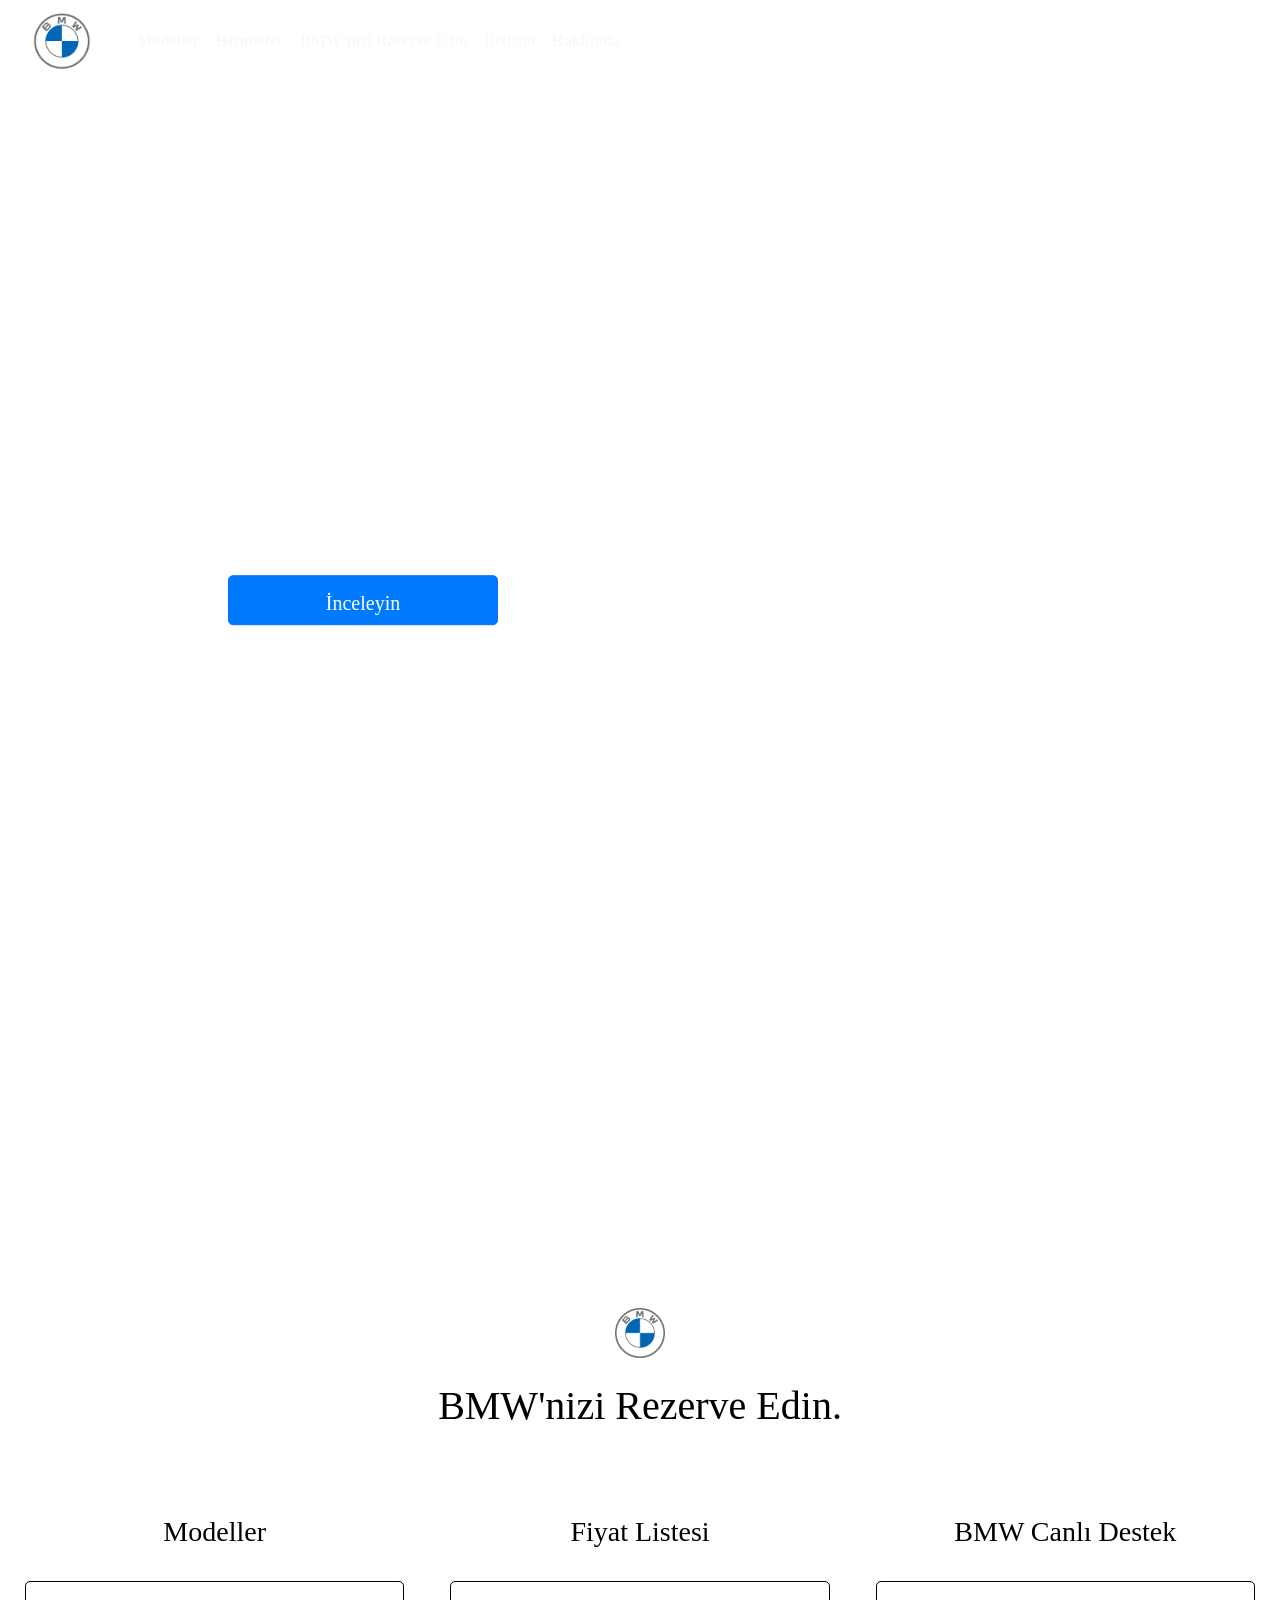
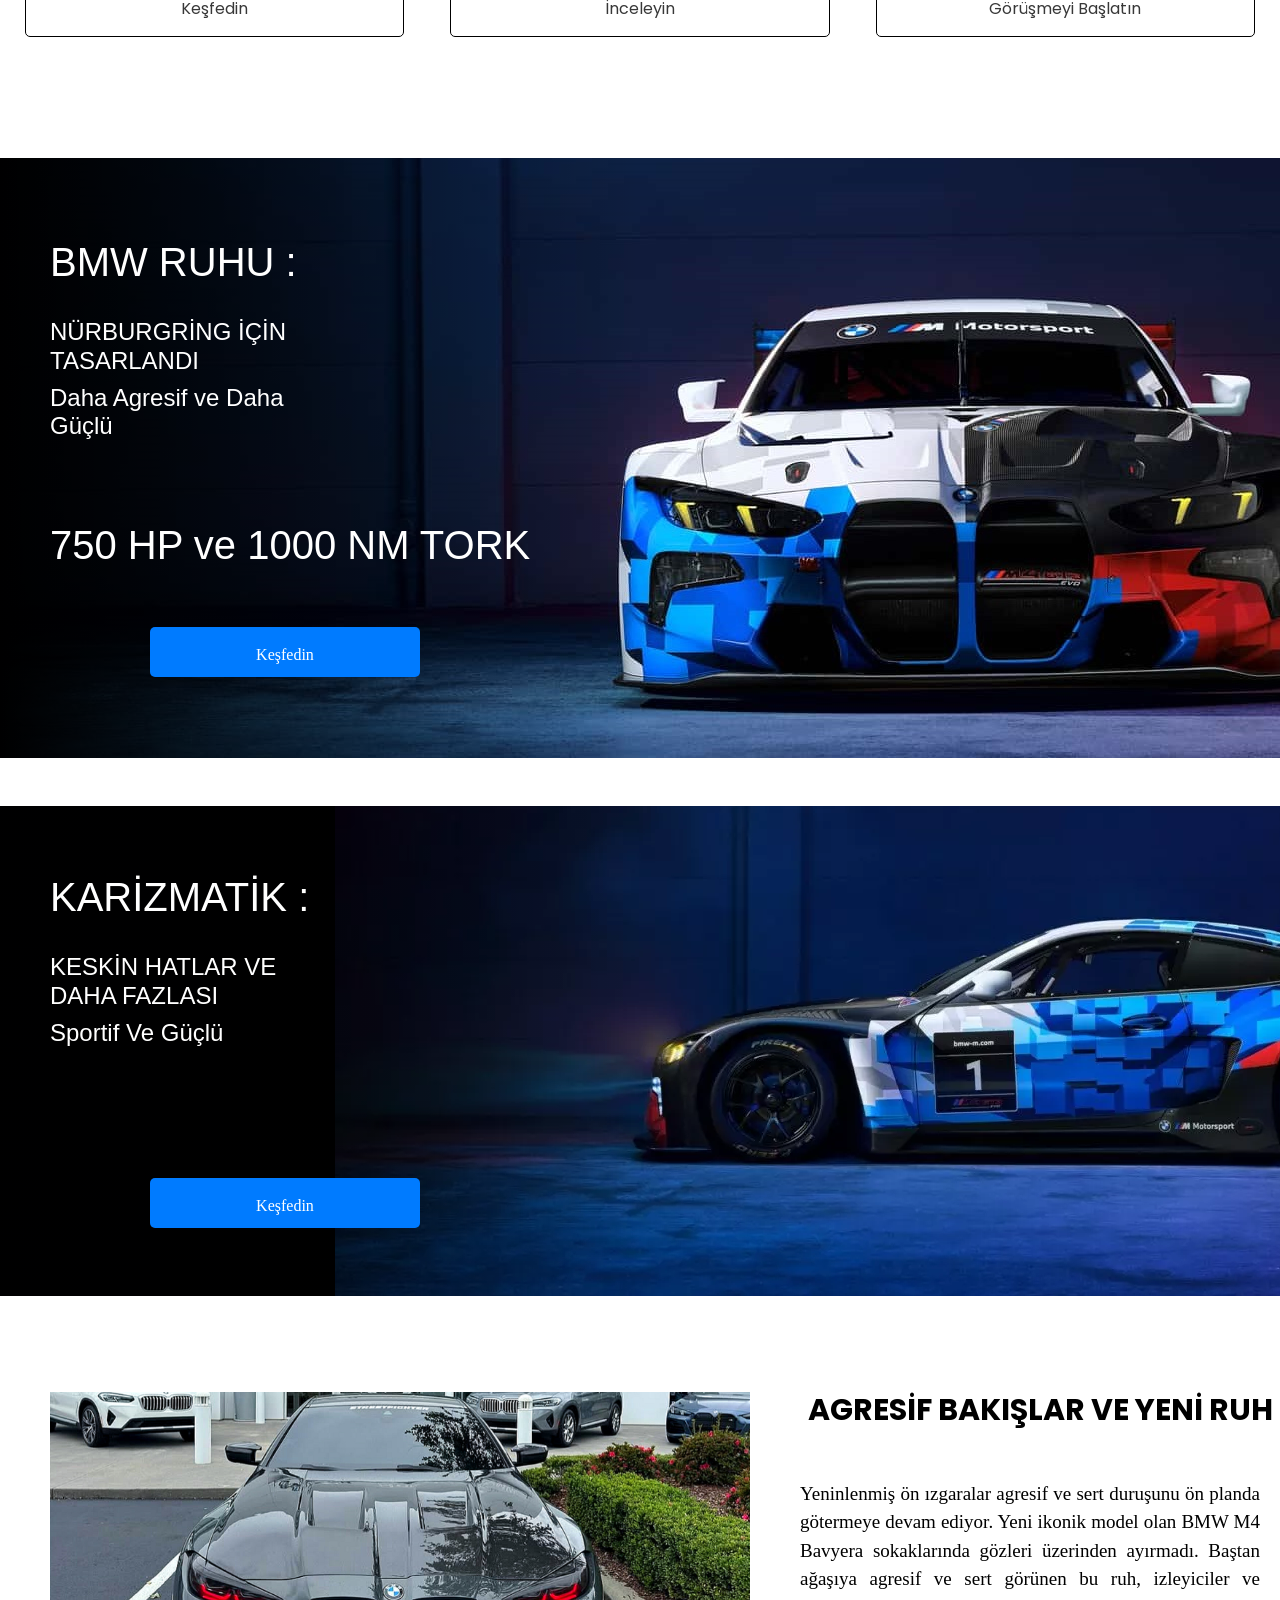
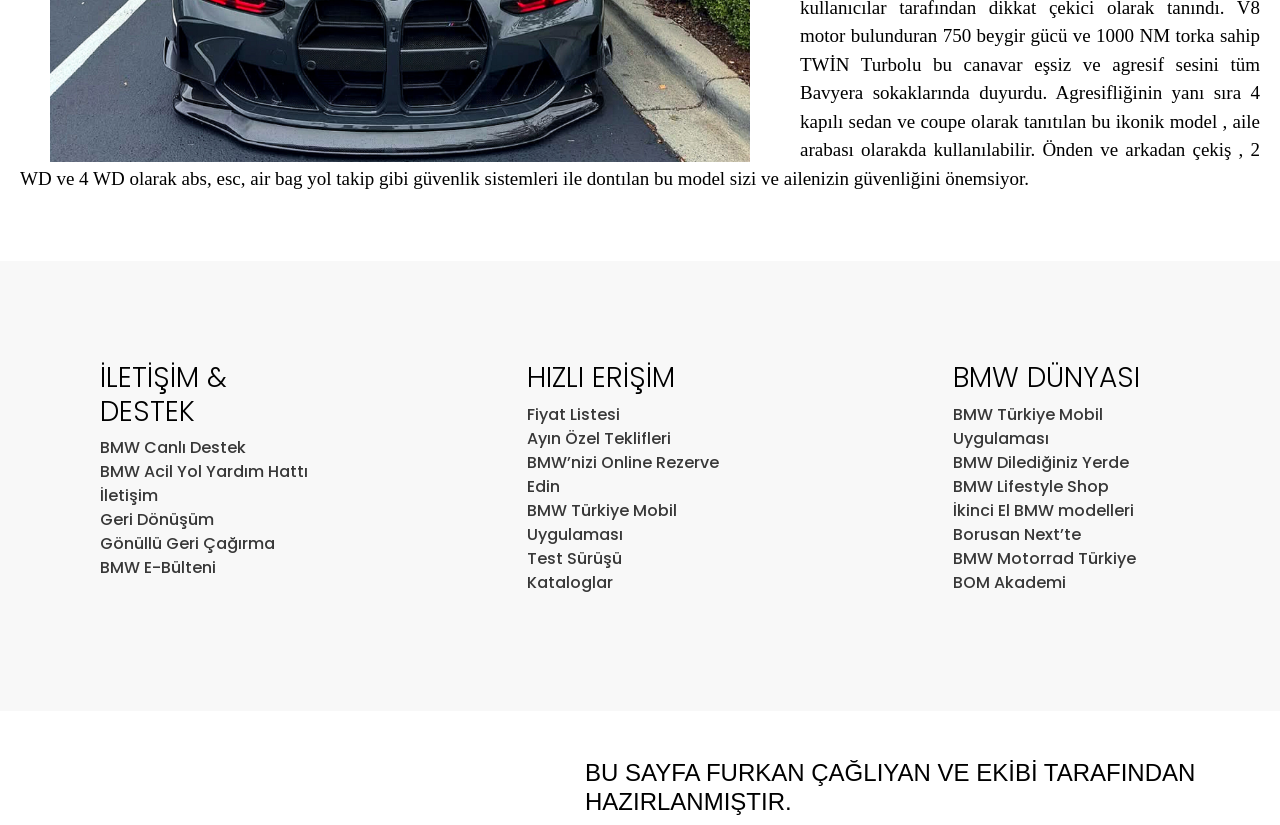
==== commit f9120d21: "a a" ====
--- a/index.html
+++ b/index.html
@@ -44,7 +44,8 @@
 
 
   <div class="ontop-video-content">
-    <h1 class="video-h1"><b>BMW RUHU : ASALETİN ADI</b></h1>
+    <h1 class="video-h1"><b>BMW RUHU :</b></h1> <br>
+    <h1 class="video-h1"><b>ASALETİN GÜCÜ </b></h1>
     <p><i>BMW modellerine özel yıl sonu fırsatları.</i></p>
     <a href="pages/kampanya.html" class="btn btn-primary btn-lg">İnceleyin</a>
   </div>
@@ -100,6 +101,19 @@
 </div>
 <br>
 <br>
+
+<div class="first-class-img2">
+  <div class="overlay1">
+    <h1 class="NÜRBURGRİNG-TEXT">KARİZMATİK :</h1>
+    <br>
+    <h1 class="NÜRBURGRİNG-TEXT1">KESKİN HATLAR VE DAHA FAZLASI</h1>
+    <h1 class="NÜRBURGRİNG-TEXT1">Sportif Ve Güçlü</h1>
+    <br>
+    <br>
+    <br>
+    <a href="pages/modeller.html" button class="btn">Keşfedin</a>
+  </div>
+</div>
 <br>
 <br>
 <br>
@@ -173,5 +187,7 @@
     </div>
   </div>
 </footer>
-
+<br>
+<br>
+<h1 class="last-text-container">BU SAYFA FURKAN ÇAĞLIYAN VE EKİBİ TARAFINDAN  HAZIRLANMIŞTIR.</h1>
 </html>
--- a/style.css
+++ b/style.css
@@ -967,6 +967,13 @@
             height: 600px;
             background: url("images/m4\ gt\ 3.jpeg");
         }
+
+        .first-class-img2{
+            position: relative;
+            width: 100%;
+            height: 490px;
+            background: url("images/BMW-M4-GT3.png");
+        }
         
         .overlay{
             position: absolute;
@@ -1012,3 +1019,26 @@
             columns: 250px;
             color: white;
         }
+
+     
+
+        .overlay1{
+            position: absolute;
+            top: 0;
+            left: 0;
+            width: 100%;
+            height: 100%;
+            background: linear-gradient(to right, rgba(0,0,0.7), rgba(0,0,0,0), rgba(0,0,0,0));
+            display: flex;
+            flex-direction: column;
+            justify-content: center;
+            padding: 0 50px;
+        }
+
+
+        .last-text-container{
+            font-family: 'Franklin Gothic Medium', 'Arial Narrow', Arial, sans-serif;
+            font-size: x-large;
+            margin-left: 65vh;
+            margin-right: auto;
+        }
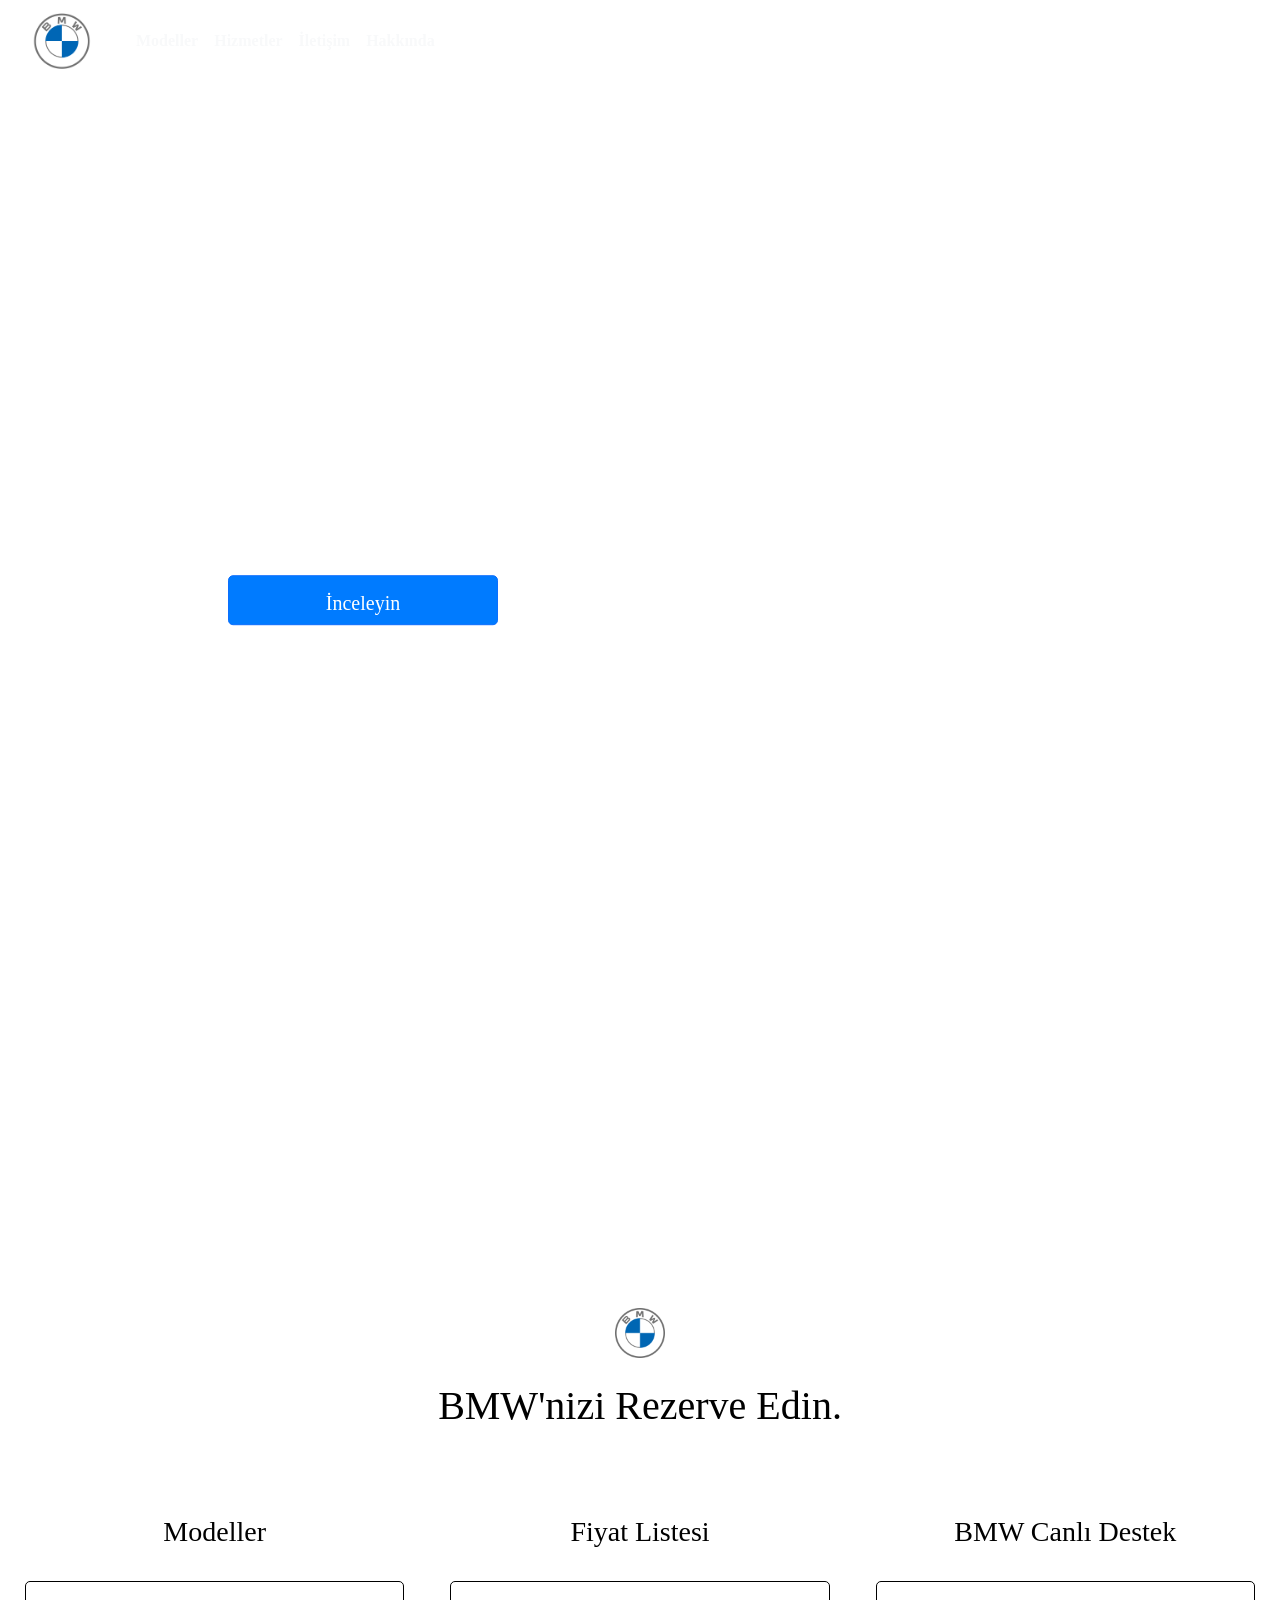
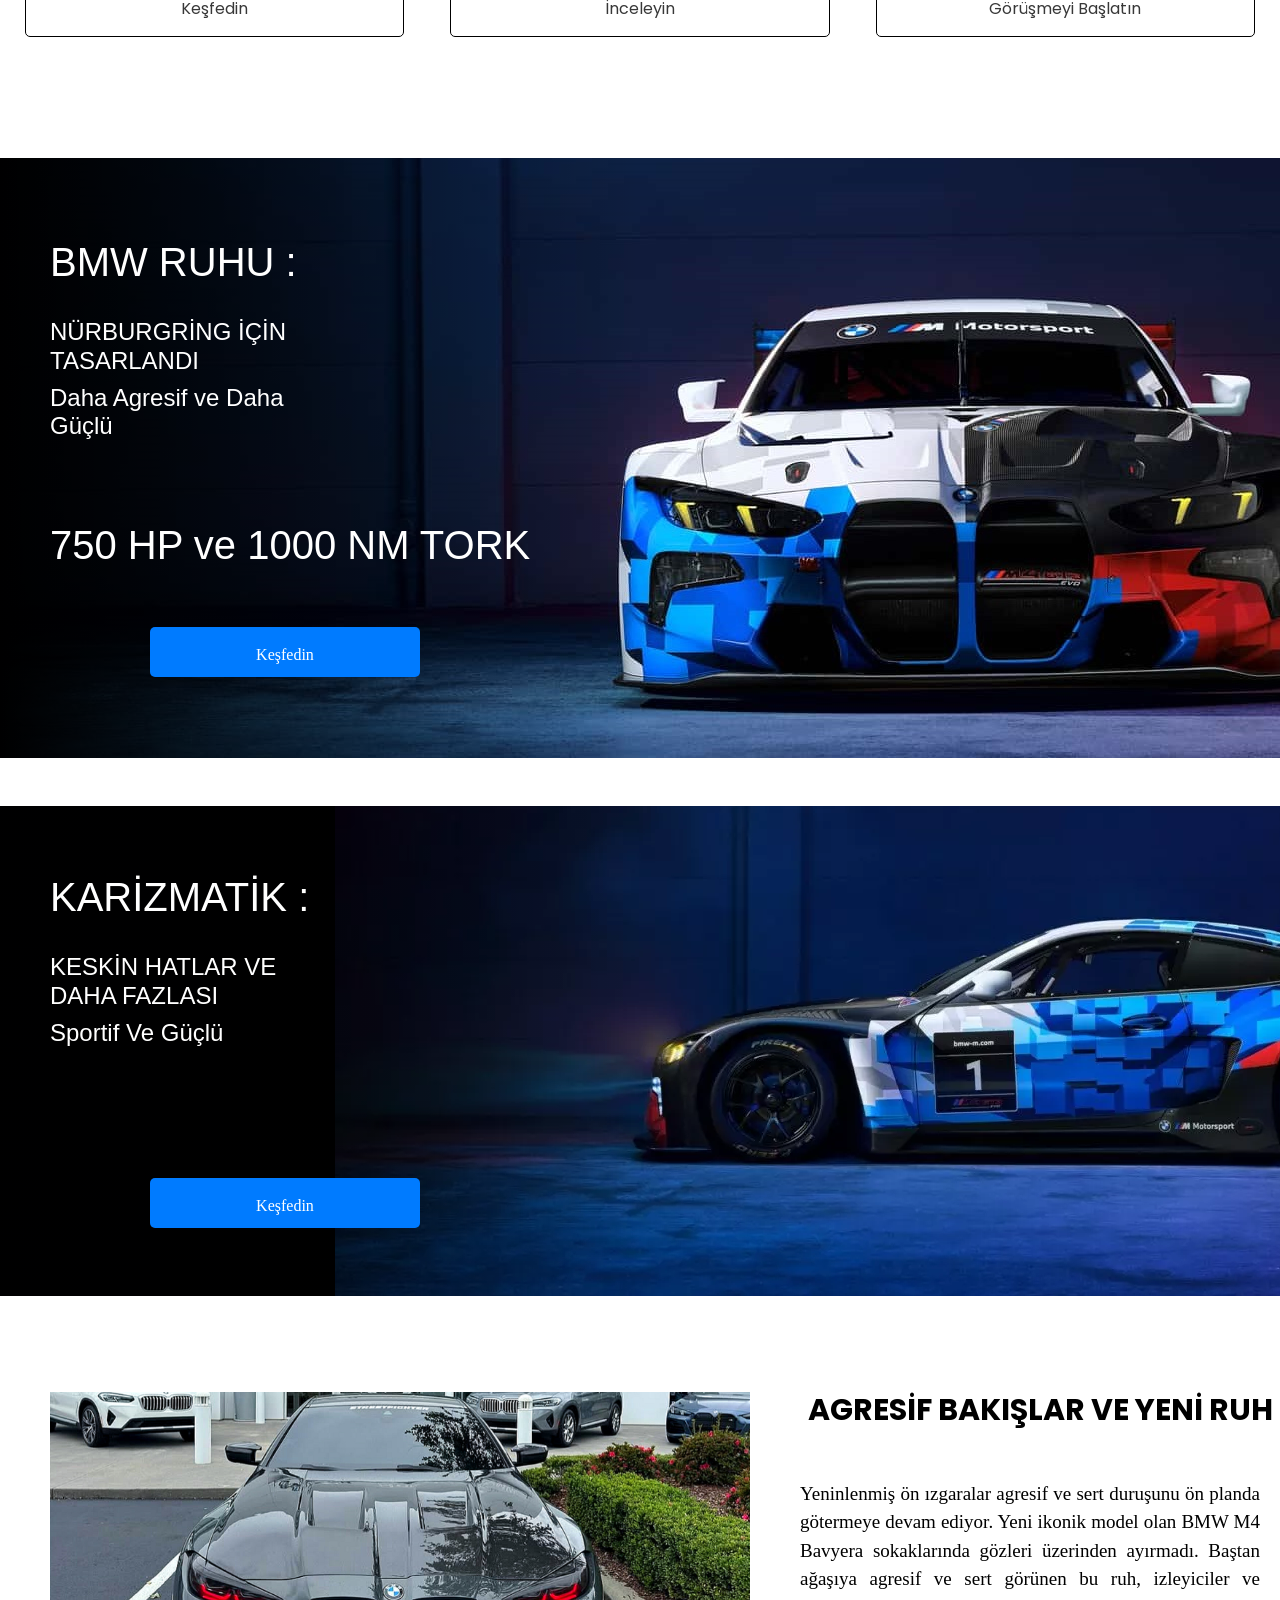
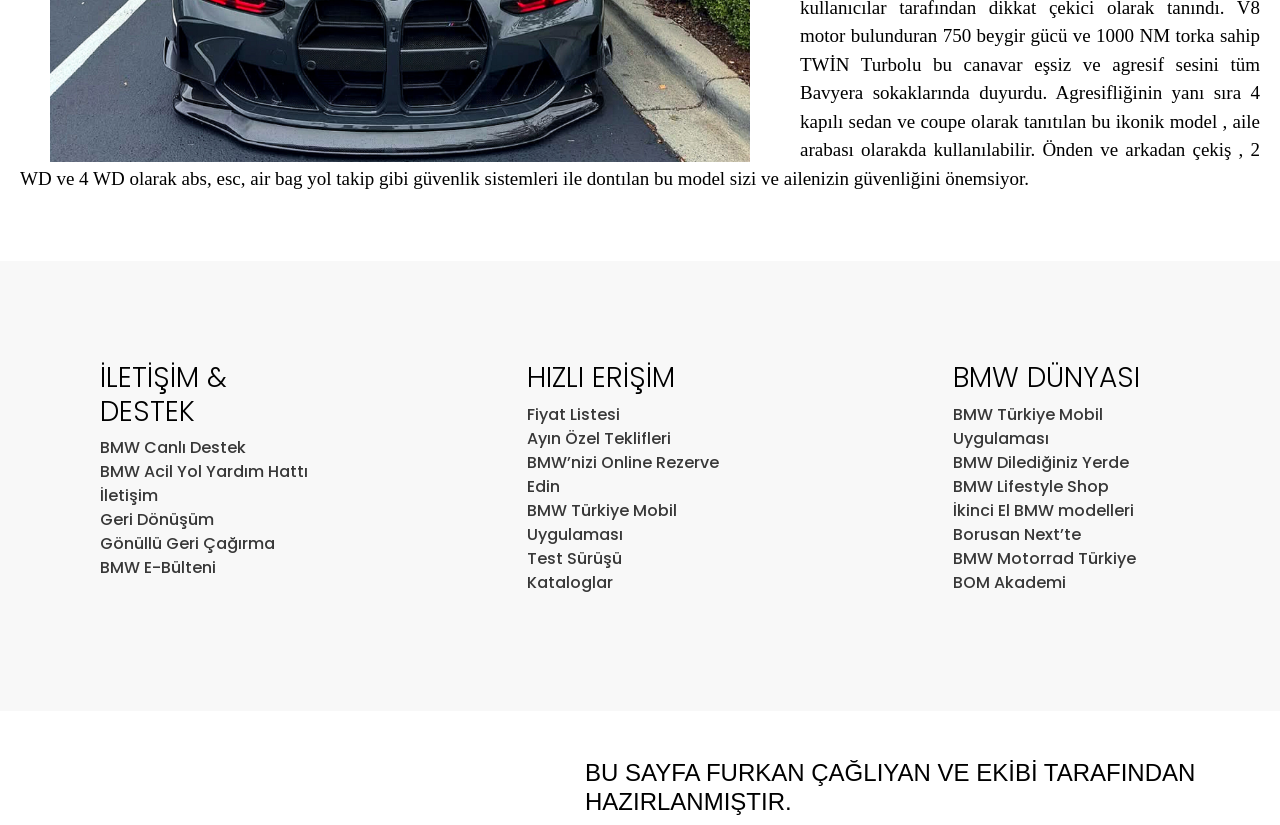
==== commit fea5c646: "Update index.html" ====
--- a/index.html
+++ b/index.html
@@ -31,10 +31,9 @@
         <span class="navbar-toggler-icon"></span>
       </button>
       <div class="collapse navbar-collapse" id="navbarNav">
-        <ul class="navbar-nav ms-auto">
+        <ul class="navbar-nav me-auto">
           <li class="nav-item"><a class="nav-link text-light" href="pages/modeller.html"><b>Modeller</b></a></li>
           <li class="nav-item"><a class="nav-link text-light" href="pages/hizmetler.html"><b>Hizmetler</b></a></li>
-          <li class="nav-item"><a class="nav-link text-light" href="#"><b>BMW’nizi Rezerve Edin</b></a></li>
           <li class="nav-item"><a class="nav-link text-light" href="pages/iletisim.html"><b>İletişim</b></a></li>
           <li class="nav-item"><a class="nav-link text-light" href="pages/Hakkında.html"><b>Hakkında</b></a></li>
         </ul>
